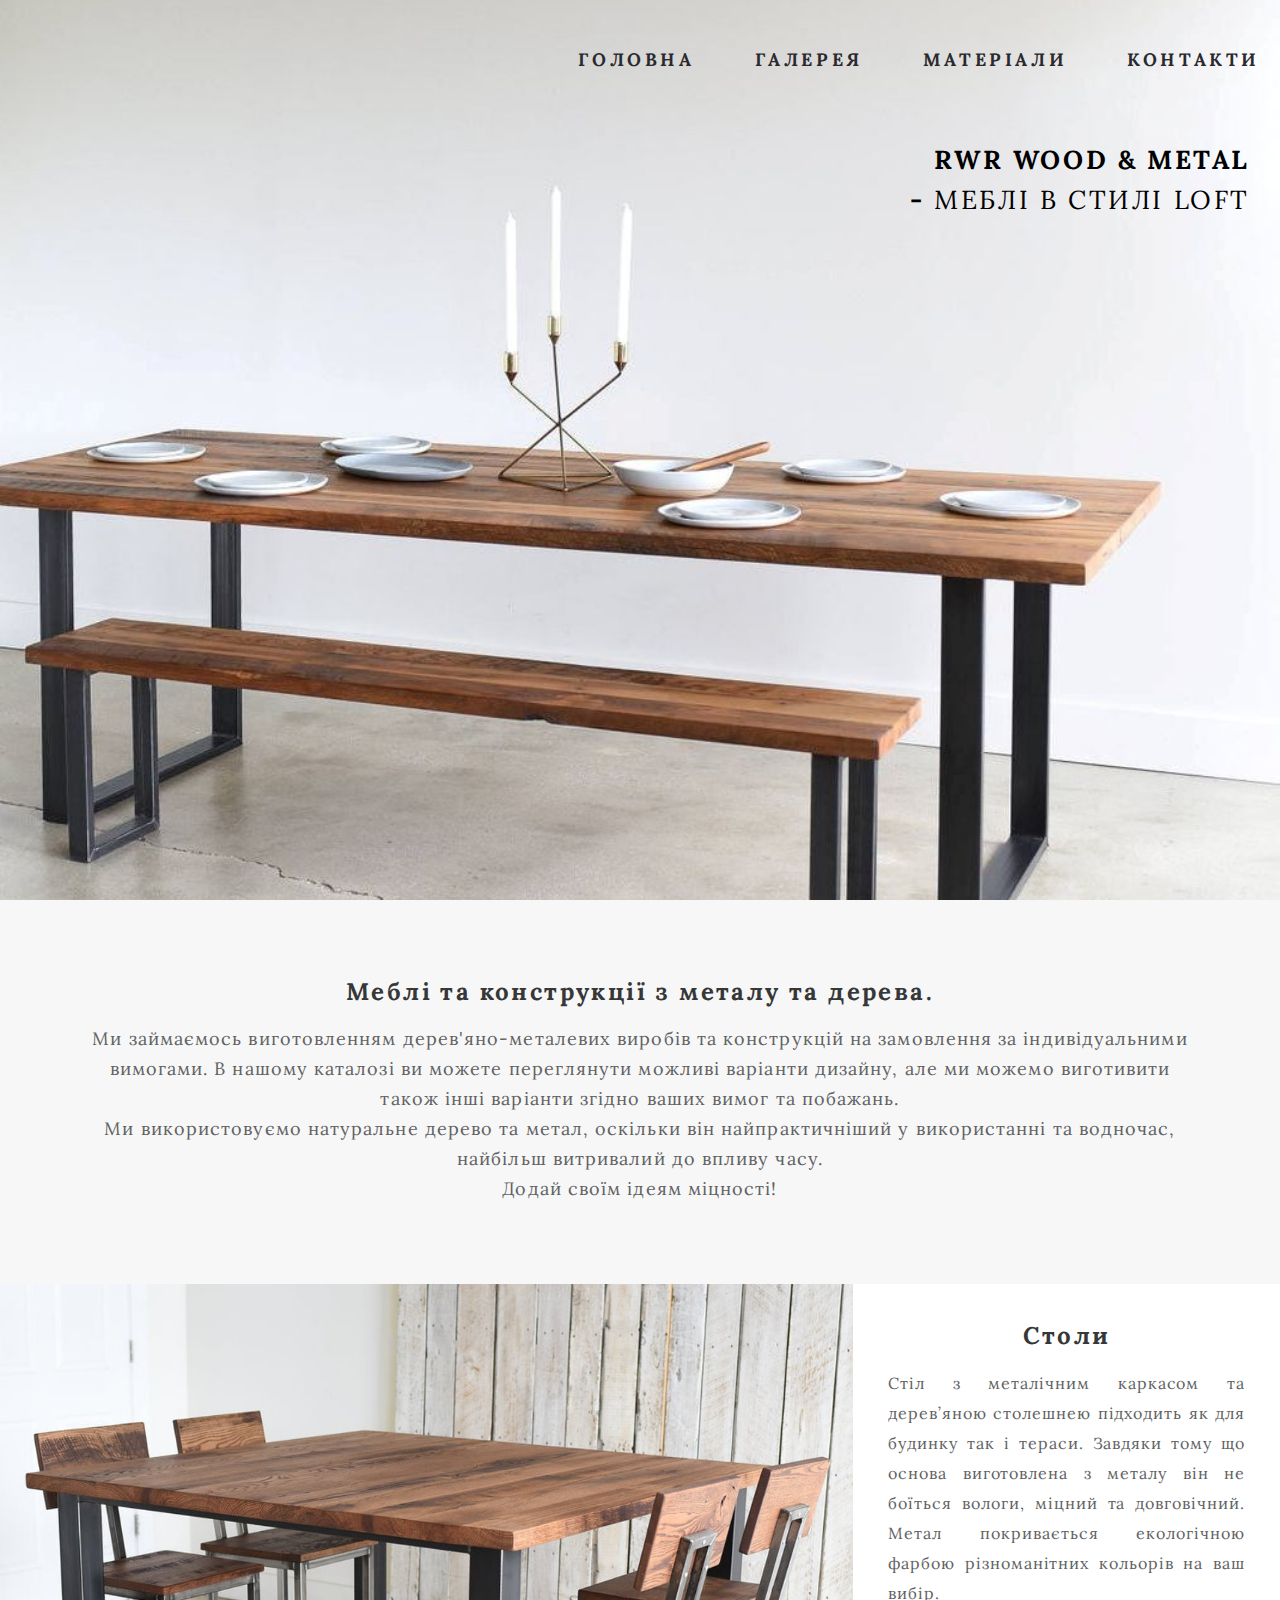
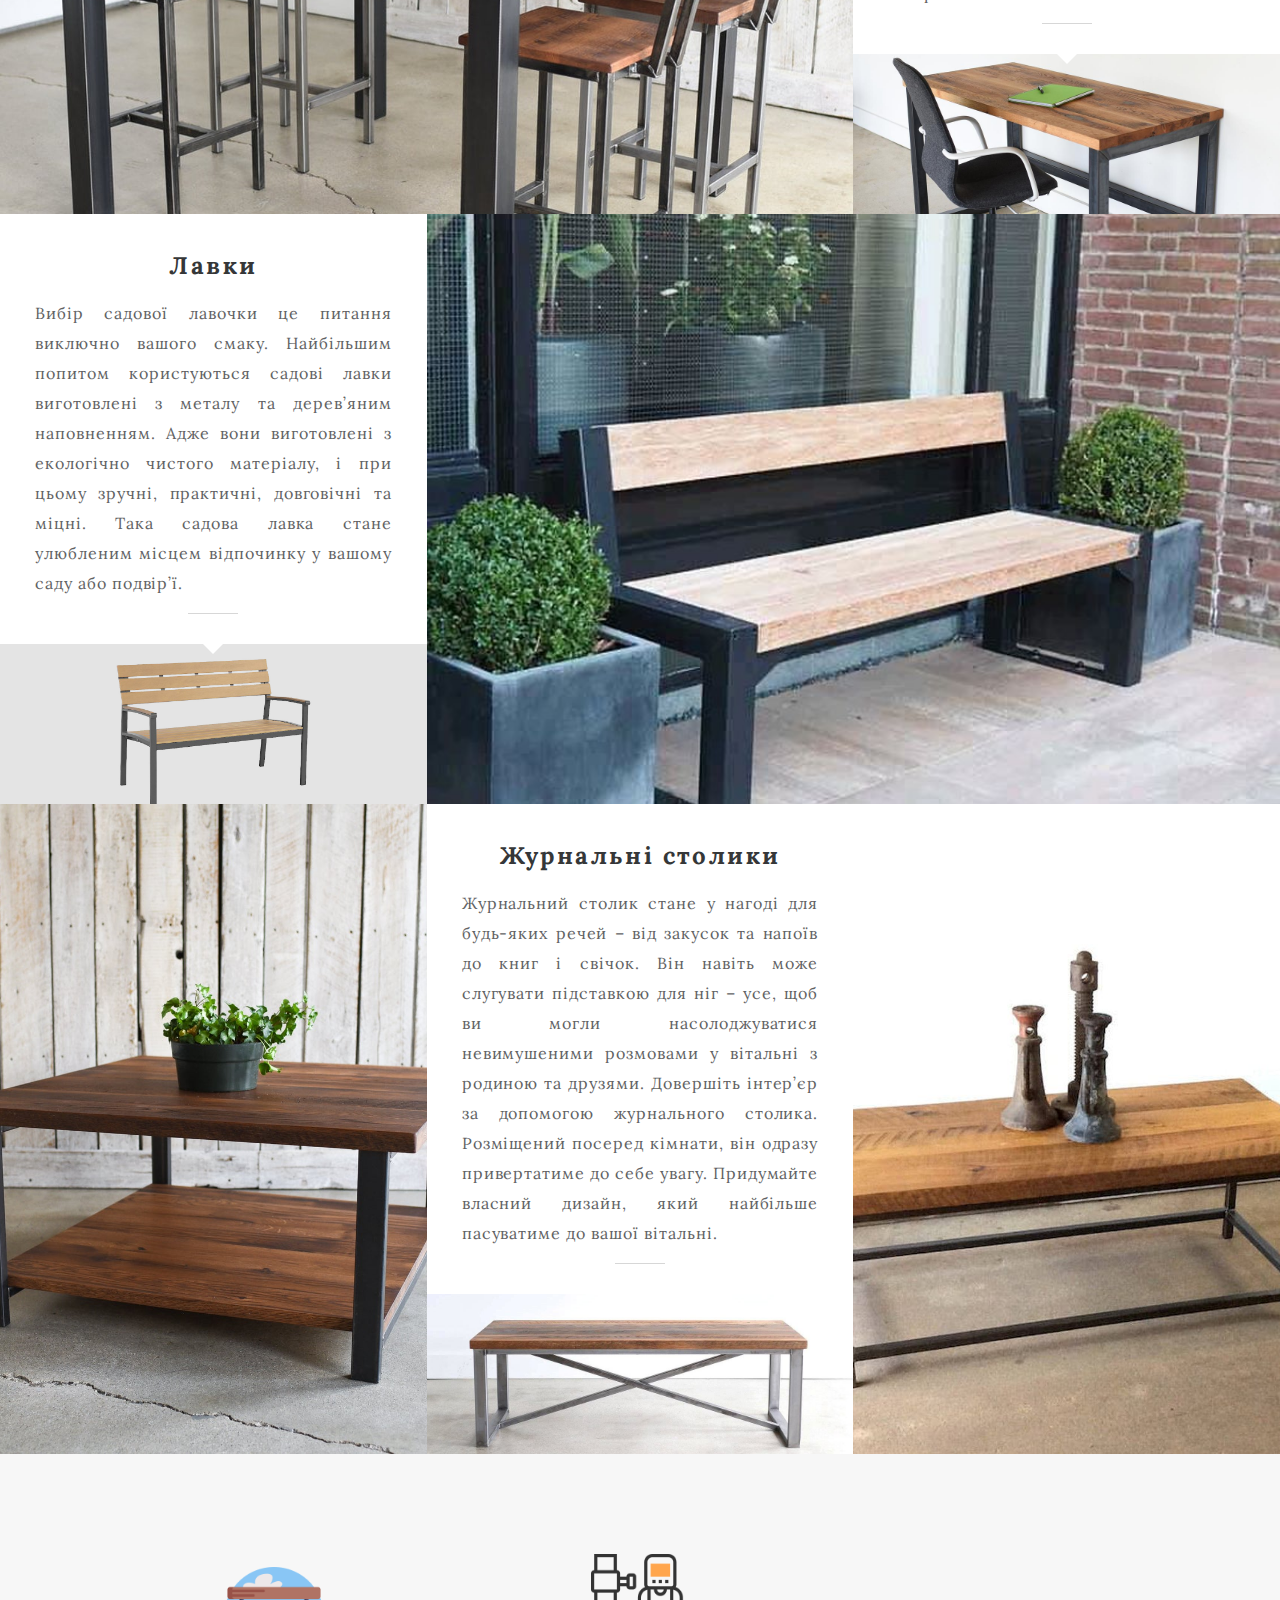
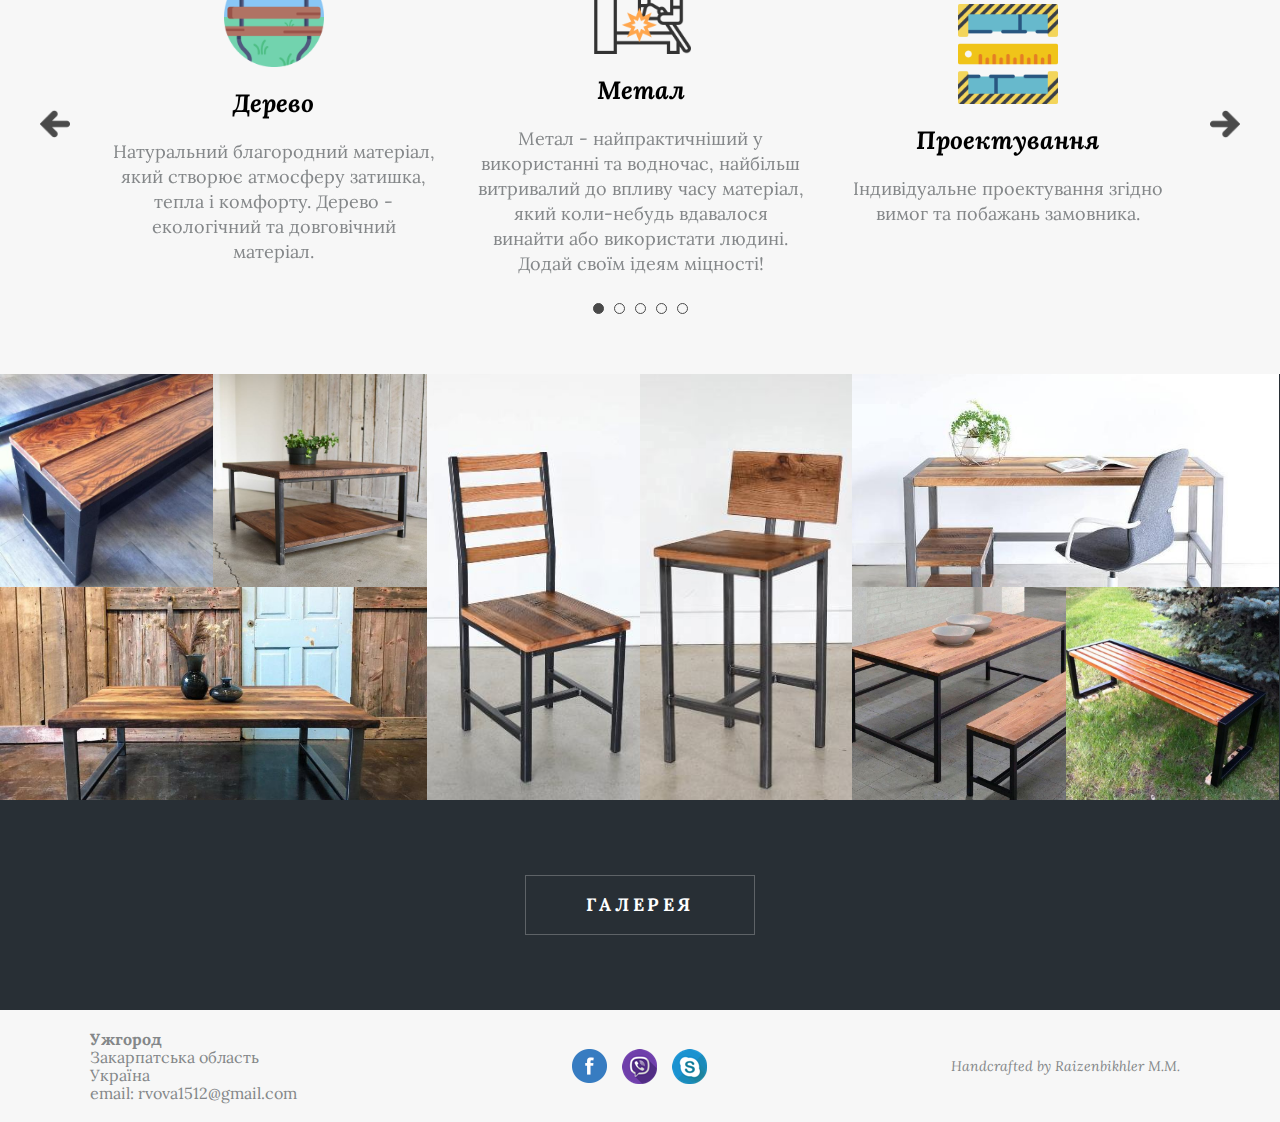
==== index.html @ 1073443c "rvr" ====
<!DOCTYPE html>
<html lang="ua">
	<head>
		<title>RVR Wood & Metal</title>
		<link rel="stylesheet" href="css/style.css" />
		<meta charset="UTF-8" >
		<meta name="viewport" content="width=device-width, initial-scale=1.0, maximum-scale=1.0">
	</head> 
	<body>
		<div class="wrapper">
			<main class="page">
				<!-- ============================ header =================================== -->
				<header class="header">
					<div class="header__row">
						<nav class="header__menu menu">
							<div class="menu__icon icon-menu">
								<span></span>
								<span></span>
								<span></span>
							</div>
							<div class="menu__body">
								<ul class="menu__list">
									<li> <a href="./index.html" class="menu__link"> Головна </a> </li>
									<li> <a href="./galery.html" class="menu__link"> галерея  </a> </li>
									<li> <a href="./material.html" class="menu__link"> матеріали </a> </li>
									<li> <a href="./contacts.html" class="menu__link"> контакти </a> </li>
								</ul>
							</div>
						</nav>
						
						<!-- <div class="header__logo">
							<img src="./img/RVR-logo.png" alt="">
						</div> -->
					</div>
				</header>
				<!-- ============================ full screen image ========================= -->
				<div class="main-screen">
					<div class="main-screen__bg ibg">
						<img src="./img/main.jpg" alt="">
					</div>
					<h1 class="main-screen__title">RWR Wood & Metal -<span> меблі в стилі Loft </span></h1>
				</div>	
				<div class="content">
				<!-- ============================ 2-d section ========================= -->
					<section class="info">
						<div class="container">
							<div class="info_block block">
								<h2 class="block__title">
									Меблі та конструкції з металу та дерева.
								</h2>
								<div class="block__text">
									<p> Ми займаємось виготовленням дерев'яно-металевих виробів та
										конструкцій на замовлення за індивідуальними вимогами.
									В нашому каталозі ви можете переглянути можливі варіанти дизайну, але ми можемо виготивити також інші варіанти згідно ваших вимог та побажань.</p>
									<p>Ми використовуємо натуральне дерево та метал, оскільки він найпрактичніший у використанні та водночас, найбільш витривалий до впливу часу. </p>
									<p>Додай своїм ідеям міцності! </p>
									
								</div>
							</div>
							<div class="arrow-up"><a href="./index.html"><img src="./img/icons/up-arrow-angle.png" alt=""></a></div>
						</div>
					</section>
					<!-- ========================= 3 section ================ -->
					<section class="brands">
						<div class="brands__row">
							<div class="brands_column brands_column_b">
								<a href="./galery.html" class="brands__item item">
									<span class="item__logo">
										<img src="./img/icons/gallery.png" alt="">
										<span> Більше фото </span>
									</span>
									<span class="item__image ibg">
										<img src="./img/main-page/01-3.jpg" alt="">
									</span>
								</a>
							</div>
							<div class="brands_column">
								<div class="brands__content block">
									<!-- <div class="block__icon">
										<img src="./img/icons/Icon2.png" alt="">
									</div> -->
									<h2 class="block__title">Столи</h2>
									<div class="block__text block__text_j">
										Стіл з металічним каркасом та дерев’яною столешнею підходить як для будинку так і тераси. Завдяки тому що основа виготовлена з металу він не боїться вологи, міцний та довговічний.
										Метал покривається екологічною фарбою різноманітних кольорів на ваш вибір. 
									</div>
								</div>
								<div class="brands__image ibg">
									<img src="./img/main-page/10-1.jpg" alt="">
								</div>
							</div>
						</div>
					</section>
					<!-- ========================= 4 section ================ -->
					<section class="brands brands_rev">
						<div class="brands__row">
							<div class="brands_column brands_column_b">
								<a href="./galery.html#block-bench" class="brands__item item">
									<span class="item__logo">
										<img src="./img/icons/gallery.png" alt="">
										<span> Більше фото </span>
									</span>
									<span class="item__image ibg">
										<img src="./img/main-page/08.jpg" alt="">
									</span>
								</a>
							</div>
							<div class="brands_column">
								<div class="brands__content block">
									<!-- <div class="block__icon">
										<img src="./img/icons/Icon3.png" alt="">
									</div> -->
									<h2 class="block__title">Лавки</h2>
									<div class="block__text block__text_j">Вибір садової лавочки це питання 			виключно вашого смаку.
										Найбільшим попитом користуються садові лавки виготовлені з металу та дерев’яним наповненням. Адже вони виготовлені з екологічно чистого матеріалу, і при цьому зручні,  практичні, довговічні та міцні. Така садова лавка стане улюбленим місцем відпочинку у вашому саду або подвір’ї. 
									</div>
								</div>
								<div class="brands__image ibg">
									<img src="./img/main-page/01-1.jpg" alt="">
								</div>
							</div>
						</div>
					</section>
					<!-- ========================= 5 section ================ -->
					<section class="brands brands_last">
						<div class="brands__row">
							<div class="brands_column">
								<a href="./galery.html#block-coffee-table" class="brands__item item">
									<span class="item__logo">
										<img src="./img/icons/gallery.png" alt="">
										<span> Більше фото </span>
									</span>
									<span class="item__image ibg">
										<img src="./img/main-page/2-2.jpg" alt="">
									</span>
								</a>
							</div>
							<div class="brands_column">
								<div class="brands__content block">
									<!-- <div class="block__icon">
										<img src="./img/icons/Icon2.png" alt="">
									</div> -->
									<h2 class="block__title">Журнальні столики</h2>
									<div class="block__text block__text_j">
										Журнальний столик стане у нагоді для будь-яких речей – від закусок та напоїв до книг і свічок. Він навіть може слугувати підставкою для ніг – усе, щоб ви могли насолоджуватися невимушеними розмовами у вітальні з родиною та друзями.
										Довершіть інтер’єр за допомогою журнального столика. Розміщений посеред кімнати, він одразу привертатиме до себе увагу. Придумайте власний дизайн, який найбільше пасуватиме до вашої вітальні.
									</div>
								</div>
								<div class="brands__image ibg">
									<img src="./img/main-page/4-3+.jpg" alt="">
								</div>
							</div>
							<div class="brands_column">
								<a href="./galery.html" class="brands__item item">
									<span class="item__logo">
										<img src="./img/icons/gallery.png" alt="">
										<span> Більше фото </span>
									</span>
									<span class="item__image ibg">
										<img src="./img/main-page/1-1.jpg" alt="">
									</span>
								</a>
							</div>
						</div>
					</section>
					<!--  ========================= slider =================== -->
					<section class="slider">
						<div class="container">
							<div class="slider__body">
								<div class="slider__item">
									<div class="slider__icon"> <img src="./img/icons/bench.png" alt=""></div>
									<h3 class="slider__title">Дерево</h3>
									<div class="slider__text">Натуральний благородний матеріал, який створює атмосферу затишка, тепла і комфорту.
										Дерево - екологічний та довговічний матеріал.</div>
								</div>
								<div class="slider__item">
									<div class="slider__icon"> <img src="./img/icons/welder.png" alt=""></div>
									<h3 class="slider__title">Метал</h3>
									<div class="slider__text">Метал - найпрактичніший у використанні та водночас, найбільш витривалий до впливу часу матеріал, який коли-небудь вдавалося винайти або використати людині.
										Додай своїм ідеям міцності!</div>
								</div>
								<div class="slider__item">
									<div class="slider__icon"> <img src="./img/icons/floor-plans.png" alt=""></div>
									<h3 class="slider__title">Проектування</h3>
									<div class="slider__text"> 
										Індивідуальне проектування згідно вимог та побажань замовника.
									</div>
								</div>
								<div class="slider__item">
									<div class="slider__icon"> <img src="./img/icons/quality.png" alt=""></div>
									<h3 class="slider__title">Якість</h3>
									<div class="slider__text">  
										Якість, надійність та довговічність наших виробів гарантована
									</div>
								</div>
								<div class="slider__item">
									<div class="slider__icon"> <img src="./img/icons/hammer.png" alt=""></div>
									<h3 class="slider__title">Монтаж</h3>
									<div class="slider__text"> 
										Виконаємо монтаж наших виробів в м. Ужгород та регіоні по адресі замовника.
									</div>
								</div>

							</div>
						</div>
					</section>
					<!-- ========================== shop ======================= -->
					<section class="shop">
						<div class="shop__body">
							<div class="shop__column shop__column_b">
								<div class="shop__block block-shop">
									<div class="block-shop__row">
										<div class="block-shop__column">
											<a href="./galery.html#block-bench" class="block-shop__item block-shop__item_l item">
												<span class="item__logo">
													<img src="./img/icons/gallery.png" alt="">
													<span> Більше фото </span>
												</span>
												<span class="item__image ibg">
													<img src="./img/main-page/13.1.jpg" alt="">
												</span>
											</a>
										</div>
										<div class="block-shop__column">
											<a href="./galery.html#block-coffee-table" class="block-shop__item block-shop__item_l item">
												<span class="item__logo">
													<img src="./img/icons/gallery.png" alt="">
													<span> Більше фото </span>
												</span>
												<span class="item__image ibg">
													<img src="./img/main-page/2-1.jpg" alt="">
												</span>
											</a>
										</div>
									</div>
									<a href="./galery.html#block-coffee-table" class="block-shop__item item">
										<span class="item__logo">
											<img src="./img/icons/gallery.png" alt="">
											<span> Більше фото </span>
										</span>
										<span class="item__image ibg">
											<img src="./img/main-page/8-3.jpg" alt="">
										</span>
									</a>
								</div>
							</div>
							<div class="shop__column">
								<a href="./galery.html#block-chair" class="block-shop__item block-shop__item_b item">
									<span class="item__logo">
										<img src="./img/icons/gallery.png" alt="">
										<span> Більше фото </span>
									</span>
									<span class="item__image ibg">
										<img src="./img/main-page/04.jpg" alt="">
									</span>
								</a>
							</div>
							<div class="shop__column">
								<a href="./galery.html#block-chair" class="block-shop__item block-shop__item_b item">
									<span class="item__logo">
										<img src="./img/icons/gallery.png" alt="">
										<span> Shop now </span>
									</span>
									<span class="item__image ibg">
										<img src="./img/main-page/05-1.jpg" alt="">
									</span>
								</a>
							</div>
							<div class="shop__column shop__column_b">
								<div class="shop__block block-shop">
									<a href="./galery.html" class="block-shop__item item">
										<span class="item__logo">
											<img src="./img/icons/gallery.png" alt="">
											<span> Більше фото </span>
										</span>
										<span class="item__image ibg">
											<img src="./img/main-page/12-2.jpg" alt="">
										</span>
									</a>
									<div class="block-shop__row">
										<div class="block-shop__column">
											<a href="./galery.html" class="block-shop__item block-shop__item_l item">
												<span class="item__logo">
													<img src="./img/icons/gallery.png" alt="">
													<span> Більше фото </span>
												</span>
												<span class="item__image ibg">
													<img src="./img/main-page/22.jpg" alt="">
												</span>
											</a>
										</div>
										<div class="block-shop__column">
											<a href="./galery.html#block-bench" class="block-shop__item block-shop__item_l item">
												<span class="item__logo">
													<img src="./img/icons/gallery.png" alt="">
													<span> Більше фото </span>
												</span>
												<span class="item__image ibg">
													<img src="./img/main-page/05.jpg" alt="">
												</span>
											</a>
										</div>
									</div>
								</div>
							</div>
						</div>
						<div class="shop__footer">
							<div class="container">
								<a href="./galery.html" class="shop__button"> галерея </a>
							</div>

						</div>
					</section>
					<!-- ============================= footer ===================== -->
					<footer class="footer">
						<div class="container">
							<div class="footer__row">
								<div class="footer__column">
									<div class="footer__address">
										<p>Ужгород</p>
										<p>Закарпатська область</p> 
										<p>Україна</p>
										<p>email: rvova1512@gmail.com</p>
									</div>
								</div>
								<div class="footer__column">
									<div class="footer__social social">
										<a href="https://www.facebook.com/profile.php?id=100011223916388" class="social__link" target="_blank">
											<img src="./img/icons/f.png" alt="">
										</a>
										<a href="viber://chat?number=%2B380997983903" class="social__link">
											<img src="./img/icons/viber.png" alt="">
										</a>
										
										<a href="skype:live:rvova1512?chat" class="social__link">
											<img src="./img/icons/skype.png" alt="">
										</a>
									</div>
								</div>
								<div class="footer__column">
									<a href="" class="footer__dev dev">
										<span class="dev__text">Handcrafted by Raizenbikhler M.M.</span>
										<span class="dev__ico">
											<img src="./img/YEBO-Logo.png" alt="">
										</span>
									</a>
								</div>
							</div>
						</div>
					</footer>
				</div>
			</main> 
		<!-- =========================================================================== -->
		</div>
	<script src="https://code.jquery.com/jquery-3.5.1.min.js"></script>
	<script src="./js/slick.min.js"></script>
	<script src="./js/slider.js"></script>
	<script src="./js/script.js"></script>	
	</body>
</html>
---- css/style.css ----
@charset "UTF-8";
@import url("https://fonts.googleapis.com/css2?family=Lora:ital,wght@0,400;0,700;1,400;1,700&display=swap");
/*Обнуление*/
* {
  padding: 0;
  margin: 0;
  border: 0;
}

*, *:before, *:after {
  -webkit-box-sizing: border-box;
  box-sizing: border-box;
}

:focus, :active {
  outline: none;
}

a:focus, a:active {
  outline: none;
}

nav, footer, header, aside {
  display: block;
}

html, body {
  height: 100%;
  width: 100%;
  font-size: 100%;
  line-height: 1;
  font-size: 14px;
  -ms-text-size-adjust: 100%;
  -moz-text-size-adjust: 100%;
  -webkit-text-size-adjust: 100%;
}

input::-ms-clear {
  display: none;
}

button {
  cursor: pointer;
}

button::-moz-focus-inner {
  padding: 0;
  border: 0;
}

a, a:visited {
  text-decoration: none;
  -webkit-text-decoration-color: currentColor;
          text-decoration-color: currentColor;
}

a:hover {
  text-decoration: none;
}

ul li {
  list-style: none;
}

img {
  vertical-align: top;
}

h1, h2, h3, h4, h5, h6 {
  font-size: inherit;
  font-weight: inherit;
}

/*--------------------*/
.header {
  position: absolute;
  width: 100%;
  z-index: 50;
  right: 0;
  top: 20px;
}

@media (max-width: 800px) {
  .header {
    top: 15px;
  }
  .header .icon-menu {
    display: block;
    position: absolute;
    top: 18px;
    right: 20px;
    width: 30px;
    height: 18px;
    cursor: pointer;
    z-index: 5;
  }
  .header .icon-menu span {
    -webkit-transition: all 0.5s ease;
    -o-transition: all 0.5s ease;
    transition: all 0.5s ease;
    position: absolute;
    top: 8px;
    left: 0;
    width: 100%;
    height: 2px;
    background: #4d4959;
  }
  .header .icon-menu span:first-child {
    top: 0;
  }
  .header .icon-menu span:last-child {
    top: auto;
    bottom: 0;
  }
  .header .icon-menu.active span {
    background-color: white;
  }
  .header .icon-menu.active span:nth-child(2) {
    display: none;
  }
  .header .icon-menu.active span:first-child {
    -webkit-transform: rotate(-45deg);
        -ms-transform: rotate(-45deg);
            transform: rotate(-45deg);
    top: 8px;
  }
  .header .icon-menu.active span:last-child {
    -webkit-transform: rotate(45deg);
        -ms-transform: rotate(45deg);
            transform: rotate(45deg);
    bottom: 8px;
  }
}

.header__row {
  display: -webkit-box;
  display: -ms-flexbox;
  display: flex;
  -webkit-box-pack: end;
      -ms-flex-pack: end;
          justify-content: flex-end;
  -webkit-box-align: center;
      -ms-flex-align: center;
          align-items: center;
  height: 80px;
  padding: 0px 20px;
}

.header-fixed {
  position: fixed;
  top: 0;
  right: 0;
  width: 100%;
  height: 85px;
  background-color: #DFDFDF;
}

.header-fixed__row {
  max-width: 1170px;
  margin: 0 auto;
}

.menu__list {
  display: -webkit-box;
  display: -ms-flexbox;
  display: flex;
}

.menu__list li {
  padding: 0px 0 0 60px;
}

.menu__link {
  font-size: 18px;
  letter-spacing: 0.2em;
  color: #2A292E;
  text-transform: uppercase;
  font-weight: 700;
}

@media (max-width: 800px) {
  .menu__body {
    -webkit-transform: translateY(-100%);
        -ms-transform: translateY(-100%);
            transform: translateY(-100%);
    overflow: auto;
    position: fixed;
    width: 100%;
    height: 100%;
    top: 0;
    left: 0;
    background-color: #4d4959;
    padding: 150px 0px 0px 0px;
    -webkit-transition: all 0.5s linear;
    -o-transition: all 0.5s linear;
    transition: all 0.5s linear;
  }
  .menu__body.active {
    -webkit-transform: translateY(0);
        -ms-transform: translateY(0);
            transform: translateY(0);
  }
  .menu__list {
    -webkit-box-orient: vertical;
    -webkit-box-direction: normal;
        -ms-flex-direction: column;
            flex-direction: column;
    -webkit-box-pack: center;
        -ms-flex-pack: center;
            justify-content: center;
    -webkit-box-align: center;
        -ms-flex-align: center;
            align-items: center;
  }
  .menu__list li {
    padding: 0px 0px 45px 0px !important;
    position: relative;
  }
  .menu__list li::after {
    content: '';
    width: 4px;
    height: 4px;
    background: #ffffff;
    border-radius: 50%;
    position: absolute;
    right: 50%;
    top: 40px;
    margin: 0px -2px 0px 0px;
  }
  .menu__list li:last-child::after {
    display: none;
  }
  .menu__link {
    color: #ffffff;
    font-size: 20px;
  }
}

.slick-list {
  overflow: hidden;
}

.slick-track {
  display: -webkit-box;
  display: -ms-flexbox;
  display: flex;
  -ms-flex-line-pack: center;
      align-content: center;
  -webkit-box-pack: center;
      -ms-flex-pack: center;
          justify-content: center;
  -webkit-box-align: center;
      -ms-flex-align: center;
          align-items: center;
}

.slider-color__body {
  margin: 20px 110px 0;
  position: relative;
  /* Центральний слайд */
  /* Стрелка */
  /* Точки (булиты) */
}

.slider-color__body .slick-track {
  padding-top: 10px;
}

.slider-color__body .slider__item {
  width: 180px;
  height: 180px;
  text-align: center;
  -webkit-box-flex: 0;
      -ms-flex: 0 1 100%;
          flex: 0 1 100%;
  border: 1px solid rgba(106, 106, 106, 0.69);
  -webkit-transition: all 0.4s ease 0s;
  -o-transition: all 0.4s ease 0s;
  transition: all 0.4s ease 0s;
  margin: 20px 50px 20px;
}

.slider-color__body .slider__item img {
  width: 100%;
  height: 100%;
}

.slider-color__body .slick-center {
  border: 3px solid #D2D2D2;
  -webkit-box-shadow: 7px 5px 10px rgba(255, 255, 255, 0.25);
          box-shadow: 7px 5px 10px rgba(255, 255, 255, 0.25);
  margin: 10px 50px 30px;
  -webkit-transform: scale(1.2);
      -ms-transform: scale(1.2);
          transform: scale(1.2);
}

.slider-color__body .slick-arrow {
  position: absolute;
  top: 50%;
  z-index: 10;
  font-size: 0;
  width: 30px;
  height: 30px;
  margin: -25px -30px 0px;
}

.slider-color__body .slick-arrow.slick-prev {
  left: 0;
  background: url(../img/icons/left-arrow-white.png) 0 0/100% no-repeat;
}

.slider-color__body .slick-arrow.slick-next {
  right: 0;
  background: url(../img/icons/right-arrow-white.png) 0 0/100% no-repeat;
}

.slider-color__body .slick-dots {
  display: -webkit-box;
  display: -ms-flexbox;
  display: flex;
  -webkit-box-align: center;
      -ms-flex-align: center;
          align-items: center;
  -webkit-box-pack: center;
      -ms-flex-pack: center;
          justify-content: center;
}

.slider-color__body .slick-dots li {
  list-style: none;
  margin: 0px 10px;
  /* Элемент точки */
  /* Активная точка */
}

.slider-color__body .slick-dots li button {
  font-size: 0;
  width: 10px;
  height: 10px;
  background-color: #616263;
  border-radius: 50%;
}

.slider-color__body .slick-dots li.slick-active button {
  background-color: #ffffff;
}

.slider {
  background-color: #f7f7f7;
  padding: 100px 0px 60px 0px;
}

.slider__body {
  position: relative;
}

.slider__body .slick-dots {
  padding: 10px 0px 0px 0px;
  display: -webkit-box;
  display: -ms-flexbox;
  display: flex;
  -webkit-box-pack: center;
      -ms-flex-pack: center;
          justify-content: center;
  -webkit-box-align: center;
      -ms-flex-align: center;
          align-items: center;
  opacity: 0.7;
}

.slider__body .slick-dots li {
  margin: 0px 5px 0px 5px;
}

.slider__body .slick-dots li button {
  font-size: 0;
  width: 11px;
  height: 11px;
  border-radius: 50%;
  border: 1px solid #000000;
  background-color: transparent;
}

.slider__body .slick-dots li.slick-active button {
  background-color: #000000;
}

.slider__item {
  text-align: center;
  margin: 0px 20px 10px;
}

.slider__icon {
  margin: 0px 0px 20px 0px;
}

.slider__icon img {
  width: 100px;
}

.slider__title {
  margin: 0px 0px 20px 0px;
  font-size: 25px;
  font-weight: 700;
  color: #000000;
  font-style: italic;
  line-height: 32px;
}

.slider__text {
  font-size: 18px;
  line-height: 25px;
  color: #848789;
}

.slider .slick-arrow {
  position: absolute;
  top: 50%;
  z-index: 10;
  font-size: 0;
  width: 30px;
  height: 30px;
  margin: -25px -50px 0px;
  opacity: 0.7;
}

@media (max-width: 1250px) {
  .slider .slick-arrow {
    margin: -25px -10px 0px;
  }
}

.slider .slick-arrow.slick-prev {
  left: 0;
  background: url(../img/icons/right-arrow-2.png) 0 0/100% no-repeat;
  -webkit-transform: rotate(180deg);
      -ms-transform: rotate(180deg);
          transform: rotate(180deg);
}

.slider .slick-arrow.slick-next {
  right: 0;
  background: url(../img/icons/right-arrow-2.png) 0 0/100% no-repeat;
}

.slider-galery {
  margin: 20px 40px 0;
  position: relative;
}

@media (max-width: 850px) {
  .slider-galery {
    max-width: 500px;
    margin: 0 auto;
  }
}

.slider-galery .slick-track {
  padding: 10px 0px;
}

.slider-galery .slider__item {
  text-align: center;
  opacity: 0.7;
}

.slider-galery .slick-active {
  opacity: 1;
  -webkit-box-shadow: 5px 5px 10px rgba(34, 34, 34, 0.25);
          box-shadow: 5px 5px 10px rgba(34, 34, 34, 0.25);
  -webkit-transition: all 0.5s linear 0s;
  -o-transition: all 0.5s linear 0s;
  transition: all 0.5s linear 0s;
}

.slider-galery .slick-arrow {
  position: absolute;
  top: 50%;
  z-index: 10;
  font-size: 0;
  width: 30px;
  height: 30px;
  margin: -25px -50px 0px;
  opacity: 0.7;
}

.slider-galery .slick-arrow.slick-prev {
  left: 0;
  background: url(../img/icons/up-arrow-angle.png) 0 0/100% no-repeat;
  -webkit-transform: rotate(-90deg);
      -ms-transform: rotate(-90deg);
          transform: rotate(-90deg);
}

.slider-galery .slick-arrow.slick-next {
  right: 0;
  background: url(../img/icons/up-arrow-angle.png) 0 0/100% no-repeat;
  -webkit-transform: rotate(90deg);
      -ms-transform: rotate(90deg);
          transform: rotate(90deg);
}

.slider-galery .slick-dots {
  display: -webkit-box;
  display: -ms-flexbox;
  display: flex;
  -webkit-box-align: center;
      -ms-flex-align: center;
          align-items: center;
  -webkit-box-pack: center;
      -ms-flex-pack: center;
          justify-content: center;
}

.slider-galery .slick-dots li {
  list-style: none;
  margin: 0px 10px 10px;
  /* Элемент точки */
  /* Активная точка */
}

.slider-galery .slick-dots li button {
  font-size: 0;
  width: 10px;
  height: 10px;
  border: 2px solid rgba(14, 14, 14, 0.6);
  background: #fff;
  border-radius: 50%;
}

.slider-galery .slick-dots li.slick-active button {
  background-color: #ffffff;
  -webkit-transform: scale(1.5);
      -ms-transform: scale(1.5);
          transform: scale(1.5);
  background-color: rgba(14, 14, 14, 0.8);
}

.footer {
  background-color: #f7f7f7;
  padding: 0px 10px;
}

.footer__row {
  display: -webkit-box;
  display: -ms-flexbox;
  display: flex;
  padding: 20px 0px;
  -webkit-box-align: center;
      -ms-flex-align: center;
          align-items: center;
}

@media (max-width: 1100px) {
  .footer__row {
    padding: 50px 0px;
  }
}

@media (max-width: 600px) {
  .footer__row {
    padding: 30px 0px;
    -webkit-box-orient: vertical;
    -webkit-box-direction: normal;
        -ms-flex-direction: column;
            flex-direction: column;
    text-align: center;
  }
}

.footer__column {
  -webkit-box-flex: 0;
      -ms-flex: 0 1 33.333%;
          flex: 0 1 33.333%;
}

.footer__address {
  font-size: 16px;
  line-height: 18px;
  color: #848789;
}

.footer__address p:first-child {
  font-weight: 700;
}

@media (max-width: 600px) {
  .footer__social {
    margin: 15px 0px;
  }
}

.social {
  display: -webkit-box;
  display: -ms-flexbox;
  display: flex;
  -webkit-box-pack: center;
      -ms-flex-pack: center;
          justify-content: center;
  -webkit-box-align: center;
      -ms-flex-align: center;
          align-items: center;
}

.social__link {
  margin: 0 7.5px;
}

.dev {
  display: -webkit-box;
  display: -ms-flexbox;
  display: flex;
  -webkit-box-pack: end;
      -ms-flex-pack: end;
          justify-content: flex-end;
  -webkit-box-align: center;
      -ms-flex-align: center;
          align-items: center;
}

.dev__text {
  font-size: 14px;
  line-height: 18px;
  color: #848789;
  font-style: italic;
  padding-right: 10px;
}

.ibg, .ibg-data-lazy {
  background-repeat: no-repeat;
  background-size: cover;
  background-position: center;
  position: relative;
}

.ibg img, .ibg-data-lazy img {
  width: 0;
  height: 0;
  position: absolute;
  top: 0;
  left: 0;
  opacity: 0;
  visibility: hidden;
}

body {
  font-family: 'Lora', serif;
}

.wrapper {
  overflow: hidden;
  min-height: 100%;
}

.container {
  max-width: 1130px;
  padding: 0px 15px 0px;
}

.arrow-up {
  position: fixed;
  bottom: 30px;
  right: 30px;
  z-index: 3;
}

.arrow-up a {
  display: block;
  padding: 15px 20px 20px;
  background-color: #ffffff;
  opacity: 0.4;
  border-radius: 50%;
}

.arrow-up img {
  width: 70px;
  height: 70px;
}

.page {
  position: absolute;
  width: 100%;
  height: 100%;
  top: 0;
  left: 0;
  display: -webkit-box;
  display: -ms-flexbox;
  display: flex;
  -webkit-box-orient: vertical;
  -webkit-box-direction: normal;
      -ms-flex-direction: column;
          flex-direction: column;
}

.main-screen {
  -webkit-box-flex: 1;
      -ms-flex: 1 0 100%;
          flex: 1 0 100%;
  position: relative;
}

.main-screen__bg {
  position: absolute;
  width: 100%;
  height: 100%;
  top: 0;
  left: 0;
  z-index: 4;
}

.main-screen__title {
  text-align: right;
  position: absolute;
  z-index: 5;
  top: 140px;
  right: 15px;
  max-width: 500px;
  font-size: 26px;
  text-transform: uppercase;
  letter-spacing: 0.1em;
  color: #000000;
  padding-bottom: 20px;
  line-height: 40px;
  padding: 0px 15px 0px 80px;
  font-weight: 700;
}

.main-screen__title span {
  font-weight: 400;
  white-space: nowrap;
}

.info {
  background-color: #f7f7f7;
  padding: 80px 50px 80px;
}

@media (max-width: 900px) {
  .info {
    padding: 80px 0px;
  }
}

@media (max-width: 600px) {
  .info {
    padding: 50px 0px;
  }
}

.container {
  margin: 0 auto;
}

.block {
  text-align: center;
}

.block__title {
  font-size: 24px;
  letter-spacing: 0.1em;
  font-weight: 700;
  color: #353738;
  padding-bottom: 20px;
  line-height: 24px;
}

.block__text {
  color: #616263;
  font-size: 18px;
  line-height: 30px;
  letter-spacing: 0.06em;
}

.block__text_j {
  text-align: justify;
  font-size: 16px;
  line-height: 30px;
}

.block__text_j::after {
  content: '';
  display: block;
  margin: 35px auto 0;
  width: 50px;
  height: 1px;
  background-color: #d7d7d7;
}

@media (max-width: 1500px) {
  .block__text_j::after {
    margin: 15px auto 0;
  }
}

.brands__row {
  display: -webkit-box;
  display: -ms-flexbox;
  display: flex;
}

.brands_column {
  -webkit-box-flex: 0;
      -ms-flex: 0 1 33.333%;
          flex: 0 1 33.333%;
}

.brands_column_b {
  -webkit-box-flex: 0;
      -ms-flex: 0 1 66.667%;
          flex: 0 1 66.667%;
}

.brands_rev .brands_column {
  -webkit-box-ordinal-group: 2;
      -ms-flex-order: 1;
          order: 1;
}

.brands_rev .brands_column_b {
  -webkit-box-ordinal-group: 3;
      -ms-flex-order: 2;
          order: 2;
}

.brands__content {
  padding: 70px 60px;
  position: relative;
}

.brands__content::after {
  content: '';
  position: absolute;
  z-index: 2;
  bottom: -10px;
  left: 50%;
  margin-left: -10px;
  width: 0;
  height: 0;
  border-left: 10px solid transparent;
  border-right: 10px solid transparent;
  border-top: 10px solid white;
}

.brands__image {
  padding: 0px 0px 37.51% 0px;
}

@media (max-width: 1500px) {
  .brands__content {
    padding: 40px 35px 30px 35px;
  }
}

@media (max-width: 1100px) {
  .brands__row {
    -webkit-box-orient: vertical;
    -webkit-box-direction: normal;
        -ms-flex-direction: column;
            flex-direction: column;
  }
  .brands_last .brands_column:nth-child(2) {
    -webkit-box-ordinal-group: 0;
        -ms-flex-order: -1;
            order: -1;
  }
}

.item {
  height: 100%;
  display: block;
  position: relative;
  z-index: 2;
}

@media (max-width: 1100px) {
  .item {
    height: auto;
    padding: 0px 0px 70% 0px;
  }
}

.item__logo {
  position: absolute;
  width: 100%;
  height: 100%;
  top: 0;
  left: 0;
  display: -webkit-box;
  display: -ms-flexbox;
  display: flex;
  -webkit-box-orient: vertical;
  -webkit-box-direction: normal;
      -ms-flex-direction: column;
          flex-direction: column;
  -webkit-box-pack: center;
      -ms-flex-pack: center;
          justify-content: center;
  -webkit-box-align: center;
      -ms-flex-align: center;
          align-items: center;
  z-index: 2;
  background-color: rgba(122, 218, 181, 0.6);
  opacity: 0;
  visibility: hidden;
  -webkit-transition: 0.4s;
  -o-transition: 0.4s;
  transition: 0.4s;
}

.item__logo img {
  max-width: 100px;
}

.item__logo span {
  margin: 10px 0px 0px 0px;
  font-size: 14px;
  font-weight: 700;
  color: black;
  letter-spacing: 2.8px;
  text-transform: uppercase;
}

.item__image {
  position: absolute;
  width: 100%;
  height: 100%;
  top: 0;
  left: 0;
}

.item:hover .item__logo {
  opacity: 1;
  visibility: visible;
}

.shop {
  background-color: #282f35;
}

.shop__body {
  display: -webkit-box;
  display: -ms-flexbox;
  display: flex;
}

.shop__column {
  -webkit-box-flex: 0;
      -ms-flex: 0 1 16.63%;
          flex: 0 1 16.63%;
}

.shop__column_b {
  -webkit-box-flex: 0;
      -ms-flex: 0 1 33.333%;
          flex: 0 1 33.333%;
}

.shop__footer {
  padding: 75px 0px;
  text-align: center;
}

.shop__button {
  display: inline-block;
  margin: auto 0;
  border: 1px solid #5e6367;
  padding: 20px 60px;
  color: #ffffff;
  font-size: 18px;
  letter-spacing: 0.2em;
  text-transform: uppercase;
  font-weight: 700;
}

@media (max-width: 1100px) {
  .shop__body {
    -ms-flex-wrap: wrap;
        flex-wrap: wrap;
  }
  .shop__column {
    -webkit-box-flex: 0;
        -ms-flex: 0 1 50%;
            flex: 0 1 50%;
  }
  .shop__column:first-child {
    -webkit-box-flex: 1;
        -ms-flex: 1 1 100%;
            flex: 1 1 100%;
  }
  .shop__column:last-child {
    -webkit-box-flex: 1;
        -ms-flex: 1 1 100%;
            flex: 1 1 100%;
  }
  .shop__button {
    padding: 20px 40px;
  }
}

.block-shop {
  height: 100%;
}

.block-shop__row {
  display: -webkit-box;
  display: -ms-flexbox;
  display: flex;
}

.block-shop__column {
  -webkit-box-flex: 0;
      -ms-flex: 0 1 50%;
          flex: 0 1 50%;
}

.block-shop__item {
  height: auto;
  padding: 0px 0px 50% 0px;
}

.block-shop__item_b {
  padding: 0px 0px 200.5% 0px;
}

.block-shop__item_l {
  padding: 0px 0px 100% 0px;
}
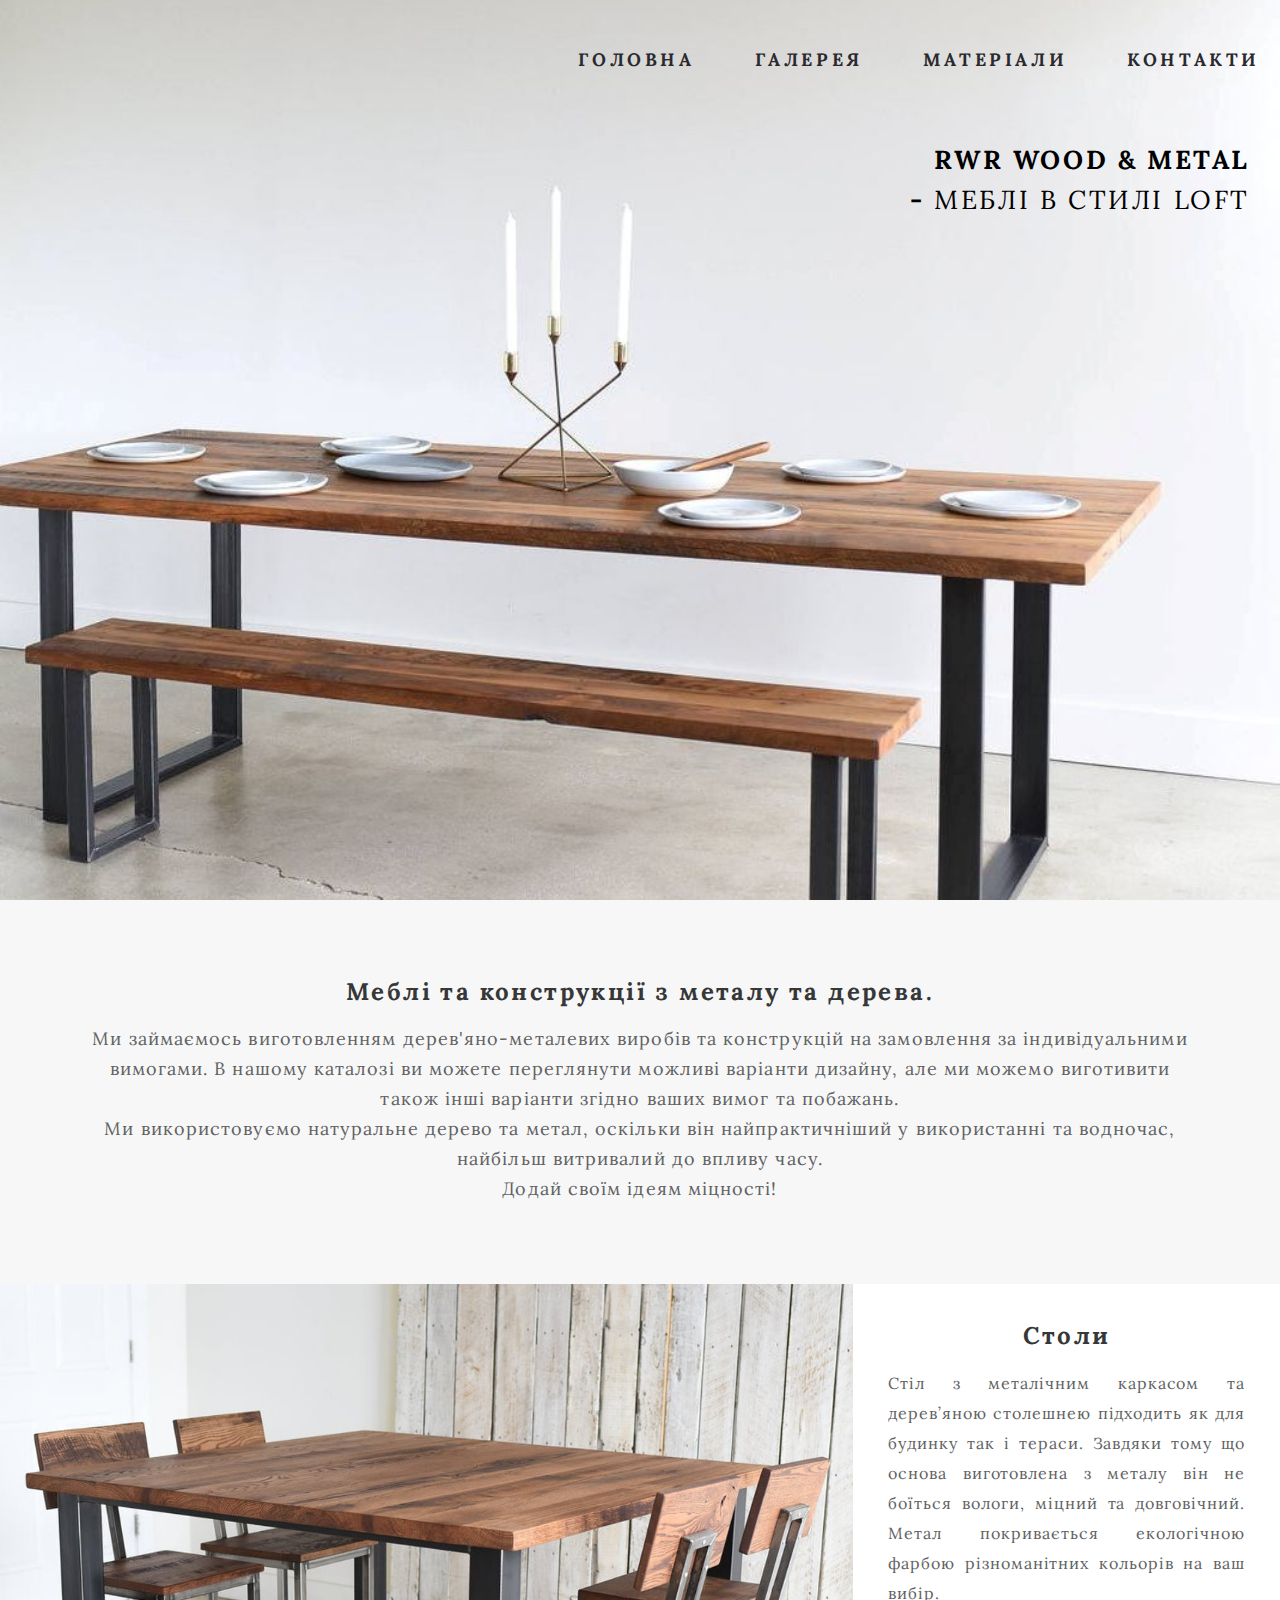
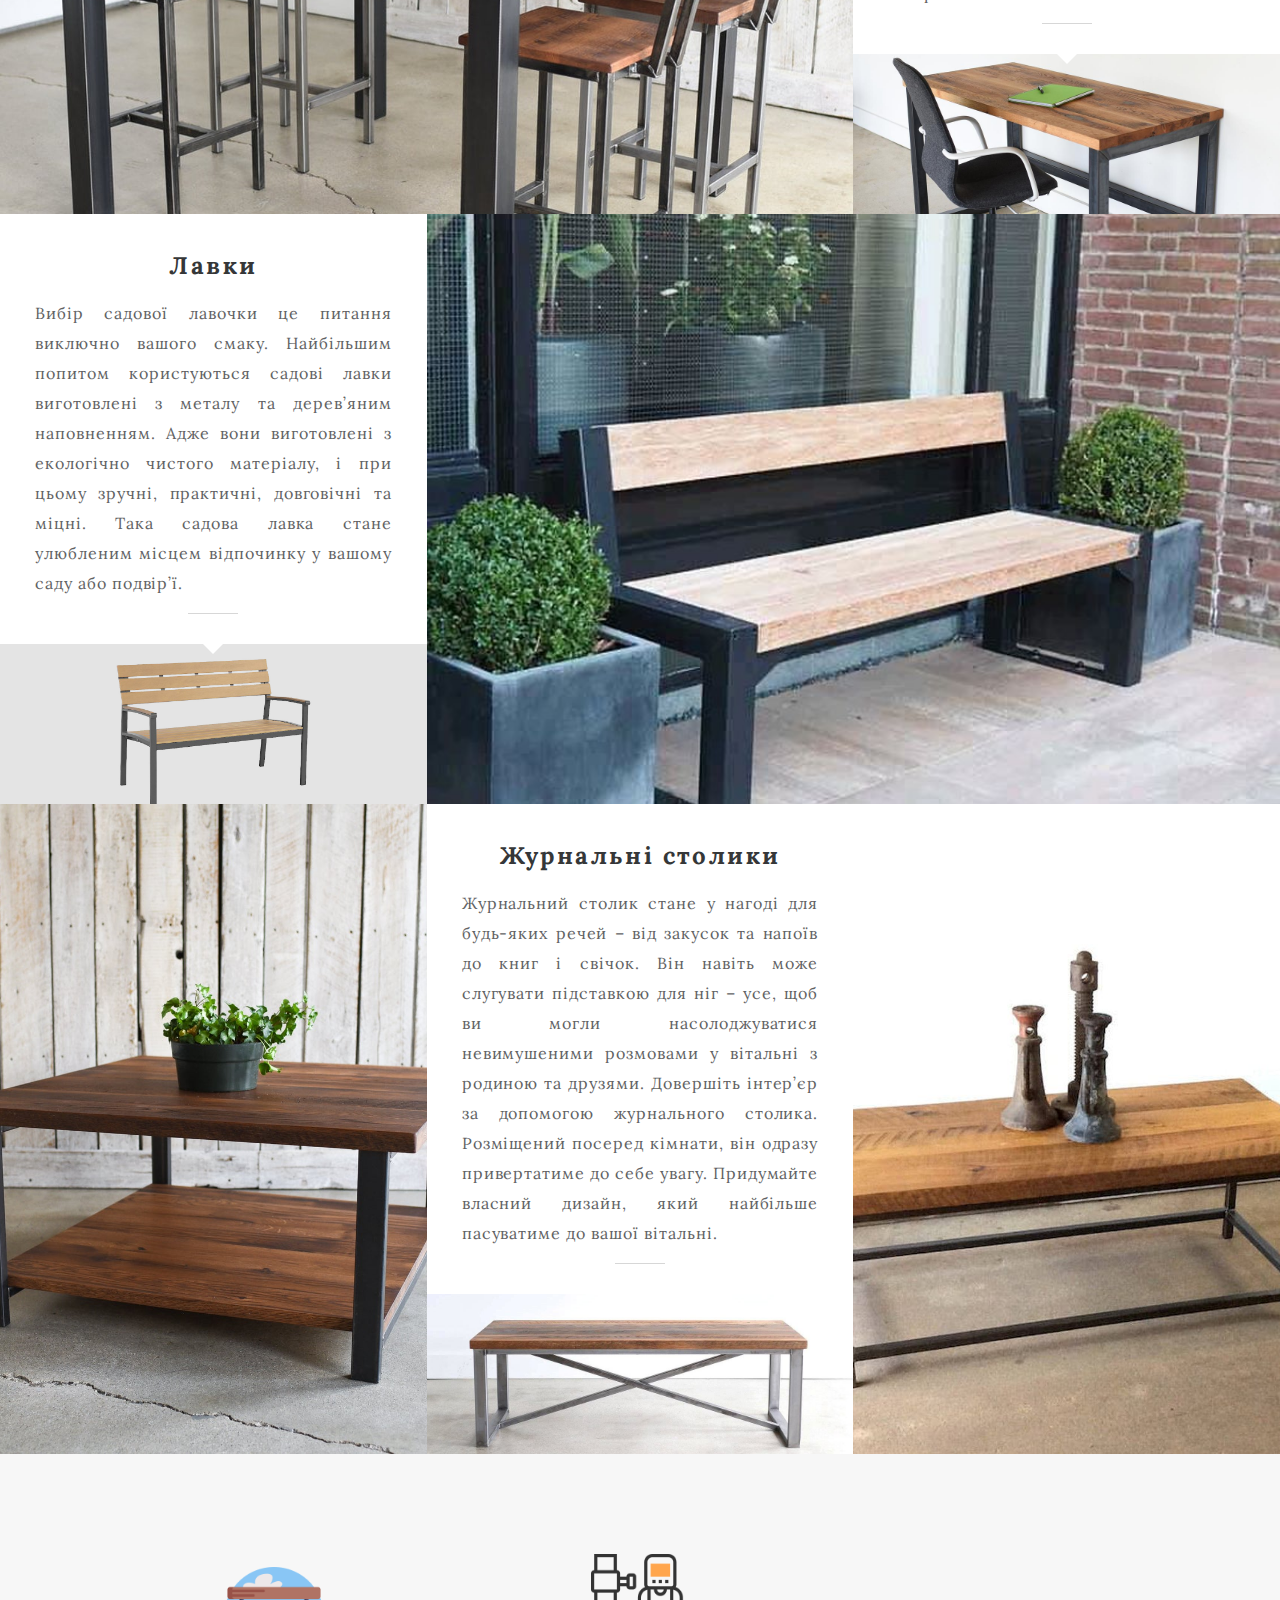
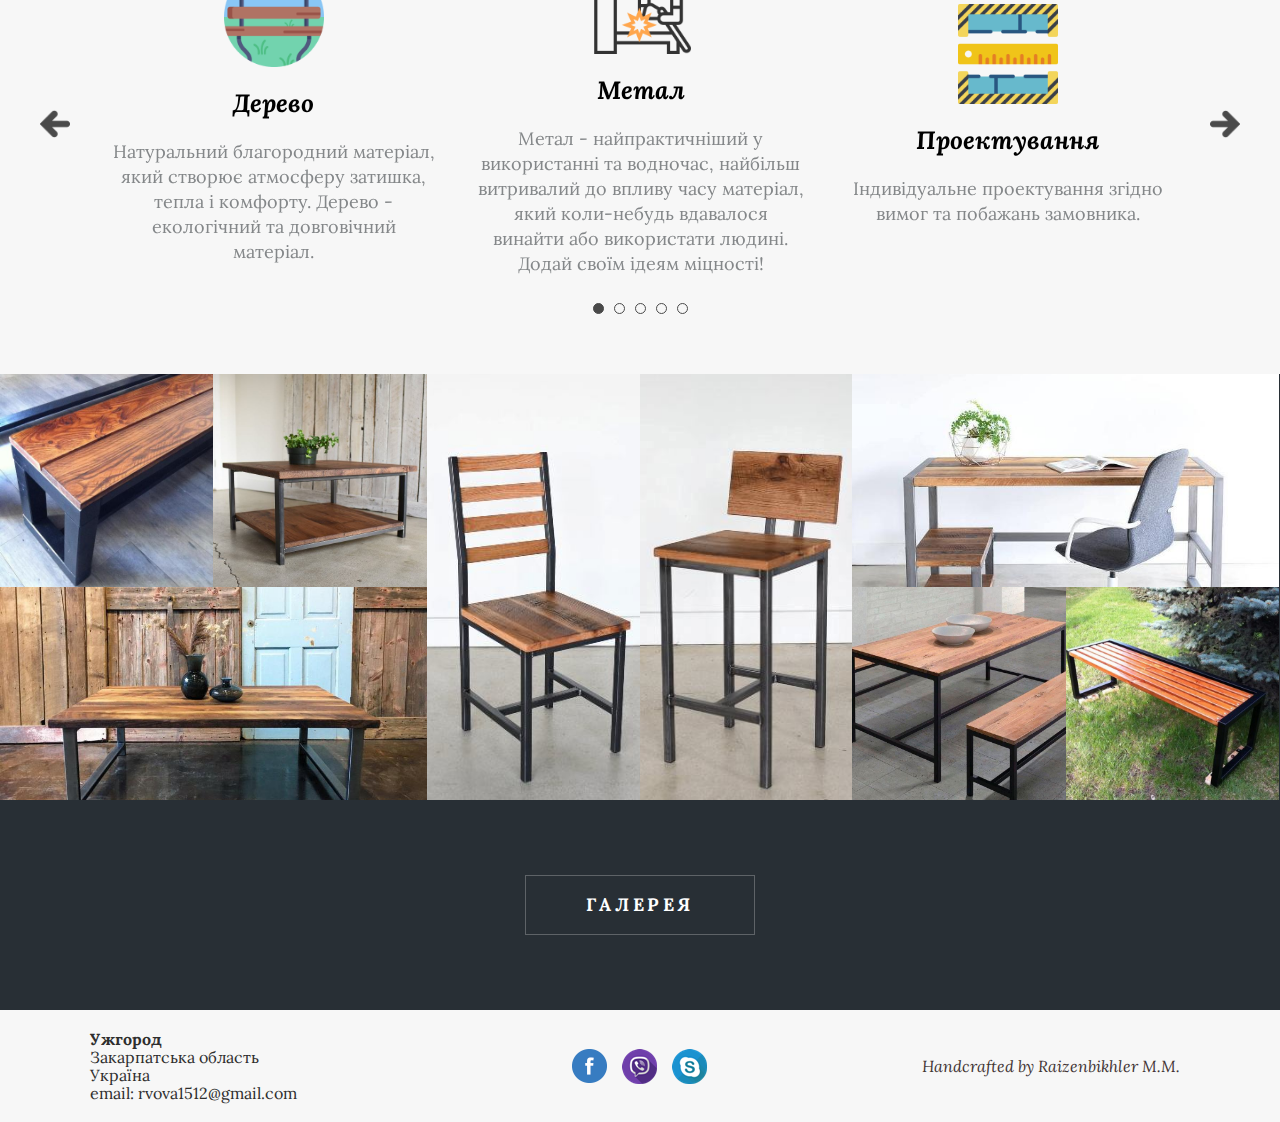
==== commit 49ed06c3: "13/11" ====
--- a/index.html
+++ b/index.html
@@ -3,358 +3,409 @@
 	<head>
 		<title>RVR Wood & Metal</title>
 		<link rel="stylesheet" href="css/style.css" />
+		<link rel="icon" href="">
 		<meta charset="UTF-8" >
 		<meta name="viewport" content="width=device-width, initial-scale=1.0, maximum-scale=1.0">
+		<!-- favicon -->
+		<link rel="apple-touch-icon" sizes="57x57" href="./img/favicon/apple-icon-57x57.png">
+		<link rel="apple-touch-icon" sizes="60x60" href="./img/favicon/apple-icon-60x60.png">
+		<link rel="apple-touch-icon" sizes="72x72" href="./img/favicon/apple-icon-72x72.png">
+		<link rel="apple-touch-icon" sizes="76x76" href="./img/favicon/apple-icon-76x76.png">
+		<link rel="apple-touch-icon" sizes="114x114" href="./img/favicon/apple-icon-114x114.png">
+		<link rel="apple-touch-icon" sizes="120x120" href="./img/favicon/apple-icon-120x120.png">
+		<link rel="apple-touch-icon" sizes="144x144" href="./img/favicon/apple-icon-144x144.png">
+		<link rel="apple-touch-icon" sizes="152x152" href="./img/favicon/apple-icon-152x152.png">
+		<link rel="apple-touch-icon" sizes="180x180" href="./img/favicon/apple-icon-180x180.png">
+		<link rel="icon" type="image/png" sizes="192x192"  href="./img/favicon/android-icon-192x192.png">
+		<link rel="icon" type="image/png" sizes="32x32" href="./img/favicon/favicon-32x32.png">
+		<link rel="icon" type="image/png" sizes="96x96" href="./img/favicon/favicon-96x96.png">
+		<link rel="icon" type="image/png" sizes="16x16" href="./img/favicon/favicon-16x16.png">
+		<link rel="manifest" href="./img/favicon/manifest.json">
+		<meta name="msapplication-TileColor" content="#ffffff">
+		<meta name="msapplication-TileImage" content="./img/favicon/ms-icon-144x144.png">
+		<meta name="theme-color" content="#ffffff">
+		<!--  -->
 	</head> 
 	<body>
 		<div class="wrapper">
-			<main class="page">
-				<!-- ============================ header =================================== -->
-				<header class="header">
-					<div class="header__row">
-						<nav class="header__menu menu">
-							<div class="menu__icon icon-menu">
-								<span></span>
-								<span></span>
-								<span></span>
-							</div>
-							<div class="menu__body">
-								<ul class="menu__list">
-									<li> <a href="./index.html" class="menu__link"> Головна </a> </li>
-									<li> <a href="./galery.html" class="menu__link"> галерея  </a> </li>
-									<li> <a href="./material.html" class="menu__link"> матеріали </a> </li>
-									<li> <a href="./contacts.html" class="menu__link"> контакти </a> </li>
-								</ul>
-							</div>
-						</nav>
-						
-						<!-- <div class="header__logo">
-							<img src="./img/RVR-logo.png" alt="">
-						</div> -->
-					</div>
-				</header>
-				<!-- ============================ full screen image ========================= -->
-				<div class="main-screen">
-					<div class="main-screen__bg ibg">
-						<img src="./img/main.jpg" alt="">
-					</div>
-					<h1 class="main-screen__title">RWR Wood & Metal -<span> меблі в стилі Loft </span></h1>
-				</div>	
-				<div class="content">
-				<!-- ============================ 2-d section ========================= -->
-					<section class="info">
-						<div class="container">
-							<div class="info_block block">
-								<h2 class="block__title">
-									Меблі та конструкції з металу та дерева.
-								</h2>
-								<div class="block__text">
-									<p> Ми займаємось виготовленням дерев'яно-металевих виробів та
-										конструкцій на замовлення за індивідуальними вимогами.
-									В нашому каталозі ви можете переглянути можливі варіанти дизайну, але ми можемо виготивити також інші варіанти згідно ваших вимог та побажань.</p>
-									<p>Ми використовуємо натуральне дерево та метал, оскільки він найпрактичніший у використанні та водночас, найбільш витривалий до впливу часу. </p>
-									<p>Додай своїм ідеям міцності! </p>
-									
-								</div>
-							</div>
-							<div class="arrow-up"><a href="./index.html"><img src="./img/icons/up-arrow-angle.png" alt=""></a></div>
-						</div>
-					</section>
-					<!-- ========================= 3 section ================ -->
-					<section class="brands">
-						<div class="brands__row">
-							<div class="brands_column brands_column_b">
-								<a href="./galery.html" class="brands__item item">
+			<div class="page">
+			<!-- ============================ header =================================== -->
+			<header class="header">
+				<div class="header__row">
+					<nav class="header__menu menu">
+						<div class="menu__icon icon-menu">
+							<span></span>
+							<span></span>
+							<span></span>
+						</div>
+						<div class="menu__body">
+							<ul class="menu__list">
+								<li> <a href="./index.html" class="menu__link"> Головна </a> </li>
+								<li> <a href="./galery.html" class="menu__link"> галерея  </a> </li>
+								<li> <a href="./material.html" class="menu__link"> матеріали </a> </li>
+								<li> <a href="./contacts.html" class="menu__link"> контакти </a> </li>
+							</ul>
+						</div>
+					</nav>
+					<!-- <div class="header__logo">
+						<img src="./img/RVR-logo.png" alt="">
+					</div> -->
+				</div>
+			</header>
+			<!-- ============================ full screen image ========================= -->
+			<div class="main-screen">
+				<div class="main-screen__bg ibg">
+					<img src="./img/main.jpg" alt="">
+				</div>
+				<h1 class="main-screen__title">RWR Wood & Metal -<span> меблі в стилі Loft </span></h1>
+			</div>
+			
+			<div class="content">
+			<!-- ============================ 2-d section ========================= -->
+				<section class="info">
+					<div class="container">
+						<div class="info_block block">
+							<h2 class="block__title">
+								Меблі та конструкції з металу та дерева.
+							</h2>
+							<div class="block__text">
+								<p> Ми займаємось виготовленням дерев'яно-металевих виробів та
+									конструкцій на замовлення за індивідуальними вимогами.
+								В нашому каталозі ви можете переглянути можливі варіанти дизайну, але ми можемо виготивити також інші варіанти згідно ваших вимог та побажань.</p>
+								<p>Ми використовуємо натуральне дерево та метал, оскільки він найпрактичніший у використанні та водночас, найбільш витривалий до впливу часу. </p>
+								<p>Додай своїм ідеям міцності! </p>
+								
+							</div>
+						</div>
+						<div class="arrow-up"><a href="./index.html"><img src="./img/icons/up-arrow-angle.png" alt=""></a></div>
+					</div>
+				</section>
+				<!-- ========================= 3 section ================ -->
+				<section class="brands">
+					<div class="brands__row">
+						<div class="brands_column brands_column_b">
+							<a href="./galery.html" class="brands__item item">
+								<span class="item__logo">
+									<img src="./img/icons/gallery.png" alt="">
+									<span> Більше фото </span>
+								</span>
+								<span class="item__image ibg">
+									<img src="./img/main-page/01-3.jpg" alt="">
+								</span>
+							</a>
+						</div>
+						<div class="brands_column">
+							<div class="brands__content block">
+								<!-- <div class="block__icon">
+									<img src="./img/icons/Icon2.png" alt="">
+								</div> -->
+								<h2 class="block__title">Столи</h2>
+								<div class="block__text block__text_j">
+									Стіл з металічним каркасом та дерев’яною столешнею підходить як для будинку так і тераси. Завдяки тому що основа виготовлена з металу він не боїться вологи, міцний та довговічний.
+									Метал покривається екологічною фарбою різноманітних кольорів на ваш вибір. 
+								</div>
+							</div>
+							<div class="brands__image ibg">
+								<img src="./img/main-page/10-1.jpg" alt="">
+							</div>
+						</div>
+					</div>
+				</section>
+				<!-- ========================= 4 section ================ -->
+				<section class="brands brands_rev">
+					<div class="brands__row">
+						<div class="brands_column brands_column_b">
+							<a href="./galery.html#block-bench" class="brands__item item">
+								<span class="item__logo">
+									<img src="./img/icons/gallery.png" alt="">
+									<span> Більше фото </span>
+								</span>
+								<span class="item__image ibg">
+									<img src="./img/main-page/08.jpg" alt="">
+								</span>
+							</a>
+						</div>
+						<div class="brands_column">
+							<div class="brands__content block">
+								<!-- <div class="block__icon">
+									<img src="./img/icons/Icon3.png" alt="">
+								</div> -->
+								<h2 class="block__title">Лавки</h2>
+								<div class="block__text block__text_j">Вибір садової лавочки це питання 			виключно вашого смаку.
+									Найбільшим попитом користуються садові лавки виготовлені з металу та дерев’яним наповненням. Адже вони виготовлені з екологічно чистого матеріалу, і при цьому зручні,  практичні, довговічні та міцні. Така садова лавка стане улюбленим місцем відпочинку у вашому саду або подвір’ї. 
+								</div>
+							</div>
+							<div class="brands__image ibg">
+								<img src="./img/main-page/01-1.jpg" alt="">
+							</div>
+						</div>
+					</div>
+				</section>
+				<!-- ========================= 5 section ================ -->
+				<section class="brands brands_last">
+					<div class="brands__row">
+						<div class="brands_column">
+							<a href="./galery.html#block-coffee-table" class="brands__item item">
+								<span class="item__logo">
+									<img src="./img/icons/gallery.png" alt="">
+									<span> Більше фото </span>
+								</span>
+								<span class="item__image ibg">
+									<img src="./img/main-page/2-2.jpg" alt="">
+								</span>
+							</a>
+						</div>
+						<div class="brands_column">
+							<div class="brands__content block">
+								<!-- <div class="block__icon">
+									<img src="./img/icons/Icon2.png" alt="">
+								</div> -->
+								<h2 class="block__title">Журнальні столики</h2>
+								<div class="block__text block__text_j">
+									Журнальний столик стане у нагоді для будь-яких речей – від закусок та напоїв до книг і свічок. Він навіть може слугувати підставкою для ніг – усе, щоб ви могли насолоджуватися невимушеними розмовами у вітальні з родиною та друзями.
+									Довершіть інтер’єр за допомогою журнального столика. Розміщений посеред кімнати, він одразу привертатиме до себе увагу. Придумайте власний дизайн, який найбільше пасуватиме до вашої вітальні.
+								</div>
+							</div>
+							<div class="brands__image ibg">
+								<img src="./img/main-page/4-3+.jpg" alt="">
+							</div>
+						</div>
+						<div class="brands_column">
+							<a href="./galery.html" class="brands__item item">
+								<span class="item__logo">
+									<img src="./img/icons/gallery.png" alt="">
+									<span> Більше фото </span>
+								</span>
+								<span class="item__image ibg">
+									<img src="./img/main-page/1-1.jpg" alt="">
+								</span>
+							</a>
+						</div>
+					</div>
+				</section>
+				<!--  ========================= slider =================== -->
+				<section class="slider">
+					<div class="container">
+						<div class="slider__body">
+							<div class="slider__item">
+								<div class="slider__icon"> <img src="./img/icons/bench.png" alt=""></div>
+								<h3 class="slider__title">Дерево</h3>
+								<div class="slider__text">Натуральний благородний матеріал, який створює атмосферу затишка, тепла і комфорту.
+									Дерево - екологічний та довговічний матеріал.</div>
+							</div>
+							<div class="slider__item">
+								<div class="slider__icon"> <img src="./img/icons/welder.png" alt=""></div>
+								<h3 class="slider__title">Метал</h3>
+								<div class="slider__text">Метал - найпрактичніший у використанні та водночас, найбільш витривалий до впливу часу матеріал, який коли-небудь вдавалося винайти або використати людині.
+									Додай своїм ідеям міцності!</div>
+							</div>
+							<div class="slider__item">
+								<div class="slider__icon"> <img src="./img/icons/floor-plans.png" alt=""></div>
+								<h3 class="slider__title">Проектування</h3>
+								<div class="slider__text"> 
+									Індивідуальне проектування згідно вимог та побажань замовника.
+								</div>
+							</div>
+							<div class="slider__item">
+								<div class="slider__icon"> <img src="./img/icons/quality.png" alt=""></div>
+								<h3 class="slider__title">Якість</h3>
+								<div class="slider__text">  
+									Якість, надійність та довговічність наших виробів гарантована
+								</div>
+							</div>
+							<div class="slider__item">
+								<div class="slider__icon"> <img src="./img/icons/hammer.png" alt=""></div>
+								<h3 class="slider__title">Монтаж</h3>
+								<div class="slider__text"> 
+									Виконаємо монтаж наших виробів в м. Ужгород та регіоні по адресі замовника.
+								</div>
+							</div>
+
+						</div>
+					</div>
+				</section>
+				<!-- ========================== shop ======================= -->
+				<section class="shop">
+					<div class="shop__body">
+						<div class="shop__column shop__column_b">
+							<div class="shop__block block-shop">
+								<div class="block-shop__row">
+									<div class="block-shop__column">
+										<a href="./galery.html#block-bench" class="block-shop__item block-shop__item_l item">
+											<span class="item__logo">
+												<img src="./img/icons/gallery.png" alt="">
+												<span> Більше фото </span>
+											</span>
+											<span class="item__image ibg">
+												<img src="./img/main-page/13.1.jpg" alt="">
+											</span>
+										</a>
+									</div>
+									<div class="block-shop__column">
+										<a href="./galery.html#block-coffee-table" class="block-shop__item block-shop__item_l item">
+											<span class="item__logo">
+												<img src="./img/icons/gallery.png" alt="">
+												<span> Більше фото </span>
+											</span>
+											<span class="item__image ibg">
+												<img src="./img/main-page/2-1.jpg" alt="">
+											</span>
+										</a>
+									</div>
+								</div>
+								<a href="./galery.html#block-coffee-table" class="block-shop__item item">
 									<span class="item__logo">
 										<img src="./img/icons/gallery.png" alt="">
 										<span> Більше фото </span>
 									</span>
 									<span class="item__image ibg">
-										<img src="./img/main-page/01-3.jpg" alt="">
+										<img src="./img/main-page/8-3.jpg" alt="">
 									</span>
 								</a>
 							</div>
-							<div class="brands_column">
-								<div class="brands__content block">
-									<!-- <div class="block__icon">
-										<img src="./img/icons/Icon2.png" alt="">
-									</div> -->
-									<h2 class="block__title">Столи</h2>
-									<div class="block__text block__text_j">
-										Стіл з металічним каркасом та дерев’яною столешнею підходить як для будинку так і тераси. Завдяки тому що основа виготовлена з металу він не боїться вологи, міцний та довговічний.
-										Метал покривається екологічною фарбою різноманітних кольорів на ваш вибір. 
-									</div>
-								</div>
-								<div class="brands__image ibg">
-									<img src="./img/main-page/10-1.jpg" alt="">
-								</div>
-							</div>
-						</div>
-					</section>
-					<!-- ========================= 4 section ================ -->
-					<section class="brands brands_rev">
-						<div class="brands__row">
-							<div class="brands_column brands_column_b">
-								<a href="./galery.html#block-bench" class="brands__item item">
+						</div>
+						<div class="shop__column">
+							<a href="./galery.html#block-chair" class="block-shop__item block-shop__item_b item">
+								<span class="item__logo">
+									<img src="./img/icons/gallery.png" alt="">
+									<span> Більше фото </span>
+								</span>
+								<span class="item__image ibg">
+									<img src="./img/main-page/04.jpg" alt="">
+								</span>
+							</a>
+						</div>
+						<div class="shop__column">
+							<a href="./galery.html#block-chair" class="block-shop__item block-shop__item_b item">
+								<span class="item__logo">
+									<img src="./img/icons/gallery.png" alt="">
+									<span> Shop now </span>
+								</span>
+								<span class="item__image ibg">
+									<img src="./img/main-page/05-1.jpg" alt="">
+								</span>
+							</a>
+						</div>
+						<div class="shop__column shop__column_b">
+							<div class="shop__block block-shop">
+								<a href="./galery.html" class="block-shop__item item">
 									<span class="item__logo">
 										<img src="./img/icons/gallery.png" alt="">
 										<span> Більше фото </span>
 									</span>
 									<span class="item__image ibg">
-										<img src="./img/main-page/08.jpg" alt="">
+										<img src="./img/main-page/12-2.jpg" alt="">
 									</span>
 								</a>
-							</div>
-							<div class="brands_column">
-								<div class="brands__content block">
-									<!-- <div class="block__icon">
-										<img src="./img/icons/Icon3.png" alt="">
-									</div> -->
-									<h2 class="block__title">Лавки</h2>
-									<div class="block__text block__text_j">Вибір садової лавочки це питання 			виключно вашого смаку.
-										Найбільшим попитом користуються садові лавки виготовлені з металу та дерев’яним наповненням. Адже вони виготовлені з екологічно чистого матеріалу, і при цьому зручні,  практичні, довговічні та міцні. Така садова лавка стане улюбленим місцем відпочинку у вашому саду або подвір’ї. 
-									</div>
-								</div>
-								<div class="brands__image ibg">
-									<img src="./img/main-page/01-1.jpg" alt="">
-								</div>
-							</div>
-						</div>
-					</section>
-					<!-- ========================= 5 section ================ -->
-					<section class="brands brands_last">
-						<div class="brands__row">
-							<div class="brands_column">
-								<a href="./galery.html#block-coffee-table" class="brands__item item">
-									<span class="item__logo">
-										<img src="./img/icons/gallery.png" alt="">
-										<span> Більше фото </span>
-									</span>
-									<span class="item__image ibg">
-										<img src="./img/main-page/2-2.jpg" alt="">
-									</span>
-								</a>
-							</div>
-							<div class="brands_column">
-								<div class="brands__content block">
-									<!-- <div class="block__icon">
-										<img src="./img/icons/Icon2.png" alt="">
-									</div> -->
-									<h2 class="block__title">Журнальні столики</h2>
-									<div class="block__text block__text_j">
-										Журнальний столик стане у нагоді для будь-яких речей – від закусок та напоїв до книг і свічок. Він навіть може слугувати підставкою для ніг – усе, щоб ви могли насолоджуватися невимушеними розмовами у вітальні з родиною та друзями.
-										Довершіть інтер’єр за допомогою журнального столика. Розміщений посеред кімнати, він одразу привертатиме до себе увагу. Придумайте власний дизайн, який найбільше пасуватиме до вашої вітальні.
-									</div>
-								</div>
-								<div class="brands__image ibg">
-									<img src="./img/main-page/4-3+.jpg" alt="">
-								</div>
-							</div>
-							<div class="brands_column">
-								<a href="./galery.html" class="brands__item item">
-									<span class="item__logo">
-										<img src="./img/icons/gallery.png" alt="">
-										<span> Більше фото </span>
-									</span>
-									<span class="item__image ibg">
-										<img src="./img/main-page/1-1.jpg" alt="">
-									</span>
-								</a>
-							</div>
-						</div>
-					</section>
-					<!--  ========================= slider =================== -->
-					<section class="slider">
-						<div class="container">
-							<div class="slider__body">
-								<div class="slider__item">
-									<div class="slider__icon"> <img src="./img/icons/bench.png" alt=""></div>
-									<h3 class="slider__title">Дерево</h3>
-									<div class="slider__text">Натуральний благородний матеріал, який створює атмосферу затишка, тепла і комфорту.
-										Дерево - екологічний та довговічний матеріал.</div>
-								</div>
-								<div class="slider__item">
-									<div class="slider__icon"> <img src="./img/icons/welder.png" alt=""></div>
-									<h3 class="slider__title">Метал</h3>
-									<div class="slider__text">Метал - найпрактичніший у використанні та водночас, найбільш витривалий до впливу часу матеріал, який коли-небудь вдавалося винайти або використати людині.
-										Додай своїм ідеям міцності!</div>
-								</div>
-								<div class="slider__item">
-									<div class="slider__icon"> <img src="./img/icons/floor-plans.png" alt=""></div>
-									<h3 class="slider__title">Проектування</h3>
-									<div class="slider__text"> 
-										Індивідуальне проектування згідно вимог та побажань замовника.
-									</div>
-								</div>
-								<div class="slider__item">
-									<div class="slider__icon"> <img src="./img/icons/quality.png" alt=""></div>
-									<h3 class="slider__title">Якість</h3>
-									<div class="slider__text">  
-										Якість, надійність та довговічність наших виробів гарантована
-									</div>
-								</div>
-								<div class="slider__item">
-									<div class="slider__icon"> <img src="./img/icons/hammer.png" alt=""></div>
-									<h3 class="slider__title">Монтаж</h3>
-									<div class="slider__text"> 
-										Виконаємо монтаж наших виробів в м. Ужгород та регіоні по адресі замовника.
-									</div>
-								</div>
-
-							</div>
-						</div>
-					</section>
-					<!-- ========================== shop ======================= -->
-					<section class="shop">
-						<div class="shop__body">
-							<div class="shop__column shop__column_b">
-								<div class="shop__block block-shop">
-									<div class="block-shop__row">
-										<div class="block-shop__column">
-											<a href="./galery.html#block-bench" class="block-shop__item block-shop__item_l item">
-												<span class="item__logo">
-													<img src="./img/icons/gallery.png" alt="">
-													<span> Більше фото </span>
-												</span>
-												<span class="item__image ibg">
-													<img src="./img/main-page/13.1.jpg" alt="">
-												</span>
-											</a>
-										</div>
-										<div class="block-shop__column">
-											<a href="./galery.html#block-coffee-table" class="block-shop__item block-shop__item_l item">
-												<span class="item__logo">
-													<img src="./img/icons/gallery.png" alt="">
-													<span> Більше фото </span>
-												</span>
-												<span class="item__image ibg">
-													<img src="./img/main-page/2-1.jpg" alt="">
-												</span>
-											</a>
-										</div>
-									</div>
-									<a href="./galery.html#block-coffee-table" class="block-shop__item item">
-										<span class="item__logo">
-											<img src="./img/icons/gallery.png" alt="">
-											<span> Більше фото </span>
-										</span>
-										<span class="item__image ibg">
-											<img src="./img/main-page/8-3.jpg" alt="">
-										</span>
-									</a>
-								</div>
-							</div>
-							<div class="shop__column">
-								<a href="./galery.html#block-chair" class="block-shop__item block-shop__item_b item">
-									<span class="item__logo">
-										<img src="./img/icons/gallery.png" alt="">
-										<span> Більше фото </span>
-									</span>
-									<span class="item__image ibg">
-										<img src="./img/main-page/04.jpg" alt="">
-									</span>
-								</a>
-							</div>
-							<div class="shop__column">
-								<a href="./galery.html#block-chair" class="block-shop__item block-shop__item_b item">
-									<span class="item__logo">
-										<img src="./img/icons/gallery.png" alt="">
-										<span> Shop now </span>
-									</span>
-									<span class="item__image ibg">
-										<img src="./img/main-page/05-1.jpg" alt="">
-									</span>
-								</a>
-							</div>
-							<div class="shop__column shop__column_b">
-								<div class="shop__block block-shop">
-									<a href="./galery.html" class="block-shop__item item">
-										<span class="item__logo">
-											<img src="./img/icons/gallery.png" alt="">
-											<span> Більше фото </span>
-										</span>
-										<span class="item__image ibg">
-											<img src="./img/main-page/12-2.jpg" alt="">
-										</span>
-									</a>
-									<div class="block-shop__row">
-										<div class="block-shop__column">
-											<a href="./galery.html" class="block-shop__item block-shop__item_l item">
-												<span class="item__logo">
-													<img src="./img/icons/gallery.png" alt="">
-													<span> Більше фото </span>
-												</span>
-												<span class="item__image ibg">
-													<img src="./img/main-page/22.jpg" alt="">
-												</span>
-											</a>
-										</div>
-										<div class="block-shop__column">
-											<a href="./galery.html#block-bench" class="block-shop__item block-shop__item_l item">
-												<span class="item__logo">
-													<img src="./img/icons/gallery.png" alt="">
-													<span> Більше фото </span>
-												</span>
-												<span class="item__image ibg">
-													<img src="./img/main-page/05.jpg" alt="">
-												</span>
-											</a>
-										</div>
-									</div>
-								</div>
-							</div>
-						</div>
-						<div class="shop__footer">
-							<div class="container">
-								<a href="./galery.html" class="shop__button"> галерея </a>
-							</div>
-
-						</div>
-					</section>
-					<!-- ============================= footer ===================== -->
-					<footer class="footer">
-						<div class="container">
-							<div class="footer__row">
-								<div class="footer__column">
-									<div class="footer__address">
-										<p>Ужгород</p>
-										<p>Закарпатська область</p> 
-										<p>Україна</p>
-										<p>email: rvova1512@gmail.com</p>
-									</div>
-								</div>
-								<div class="footer__column">
-									<div class="footer__social social">
-										<a href="https://www.facebook.com/profile.php?id=100011223916388" class="social__link" target="_blank">
-											<img src="./img/icons/f.png" alt="">
-										</a>
-										<a href="viber://chat?number=%2B380997983903" class="social__link">
-											<img src="./img/icons/viber.png" alt="">
-										</a>
-										
-										<a href="skype:live:rvova1512?chat" class="social__link">
-											<img src="./img/icons/skype.png" alt="">
+								<div class="block-shop__row">
+									<div class="block-shop__column">
+										<a href="./galery.html" class="block-shop__item block-shop__item_l item">
+											<span class="item__logo">
+												<img src="./img/icons/gallery.png" alt="">
+												<span> Більше фото </span>
+											</span>
+											<span class="item__image ibg">
+												<img src="./img/main-page/22.jpg" alt="">
+											</span>
 										</a>
 									</div>
-								</div>
-								<div class="footer__column">
-									<a href="" class="footer__dev dev">
-										<span class="dev__text">Handcrafted by Raizenbikhler M.M.</span>
-										<span class="dev__ico">
-											<img src="./img/YEBO-Logo.png" alt="">
-										</span>
-									</a>
-								</div>
-							</div>
-						</div>
-					</footer>
+									<div class="block-shop__column">
+										<a href="./galery.html#block-bench" class="block-shop__item block-shop__item_l item">
+											<span class="item__logo">
+												<img src="./img/icons/gallery.png" alt="">
+												<span> Більше фото </span>
+											</span>
+											<span class="item__image ibg">
+												<img src="./img/main-page/05.jpg" alt="">
+											</span>
+										</a>
+									</div>
+								</div>
+							</div>
+						</div>
+					</div>
+					<div class="shop__footer">
+						<div class="container">
+							<a href="./galery.html" class="shop__button"> галерея </a>
+						</div>
+
+					</div>
+				</section>
+			</div>
+				<!-- ============================= footer ===================== -->
+			<footer class="footer">
+				<div class="container">
+					<div class="footer__row">
+						<div class="footer__column">
+							<div class="footer__address">
+								<p>Ужгород</p>
+								<p>Закарпатська область</p> 
+								<p>Україна</p>
+								<p>email: rvova1512@gmail.com</p>
+							</div>
+						</div>
+						<div class="footer__column">
+							<div class="footer__social social">
+								<a href="https://www.facebook.com/profile.php?id=100011223916388" class="social__link" target="_blank">
+									<img src="./img/icons/f.png" alt="">
+								</a>
+								<a href="viber://chat?number=%2B380997983903" class="social__link">
+									<img src="./img/icons/viber.png" alt="">
+								</a>
+								
+								<a href="skype:live:rvova1512?chat" class="social__link">
+									<img src="./img/icons/skype.png" alt="">
+								</a>
+							</div>
+						</div>
+						<div class="footer__column">
+							<a href="#popup-MM" class="footer__dev dev popup-link">
+								<span class="dev__text">Handcrafted by Raizenbikhler M.M.</span>
+							</a>
+						</div>
+					</div>
 				</div>
-			</main> 
-		<!-- =========================================================================== -->
+			</footer>
+			<!-- ================ POPUP ================ -->
+			<div class="popup-MM popup" id="popup-MM">
+				<div class="popup-MM__body popup__body">
+					<div class="popup-MM__content popup__content">
+						<div class="contacts__link-mm">
+							<h3 class="contacts-link-mm__title">Контакти</h3>
+							<ul>
+								<li class="contacts-link-mm__item">
+									<img class="contacts-link-mm__image" src="./img/icons/phone-call.png" alt="">
+									<a href="tel:+380997983902" class="contacts-link-mm__text">Тел. +380997983902</a>
+								</li>
+								<li class="contacts-link-mm__item">
+									<img class="contacts-link-mm__image" src="./img/icons/email.png" alt="">
+									<a href="mailto:marian2108@gmail.com" class="contacts-link-mm__text">Email: marian2108@gmail.com</a>
+								</li>
+								<li class="contacts-link-mm__item">
+									<img class="contacts-link-mm__image" src="./img/icons/skype.png" alt="">
+									<a href="skype:marian210884?chat" class="contacts-link-mm__text">Skype: marian210884</a>
+								</li>
+								<li class="contacts-link-mm__item">
+									<img class="contacts-link-mm__image" src="./img/icons/viber.png" alt="">
+									<a href="viber://chat?number=%2B380997983902" class="contacts-link-mm__text">Viber: +380997983902</a>
+								</li>
+								<li class="contacts-link-mm__item">
+									<img class="contacts-link-mm__image" src="./img/icons/f.png" alt="">
+									<a href="https://www.facebook.com/profile.php?id=100011083662629" target="_blank" class="contacts-link-mm__text">Facebook: Райзенбіхлер Маріанна</a>
+								</li>
+							</ul>
+						</div>
+						<a href="##" class="popup__close close-popup"><img src="./img/icons/remove-button.png" alt=""></a>
+					</div>
+				</div>
+			</div>
+			<!-- =========================================================================== -->
 		</div>
-	<script src="https://code.jquery.com/jquery-3.5.1.min.js"></script>
-	<script src="./js/slick.min.js"></script>
-	<script src="./js/slider.js"></script>
-	<script src="./js/script.js"></script>	
+		</div>
+		<script src="https://code.jquery.com/jquery-3.5.1.min.js"></script>
+		<script src="./js/slick.min.js"></script>
+		<script src="./js/slider.js"></script>
+		<script src="./js/script.js"></script>	
+		<script src="./js/popup.js"></script>
 	</body>
 </html>--- a/css/style.css
+++ b/css/style.css
@@ -176,6 +176,15 @@
   color: #2A292E;
   text-transform: uppercase;
   font-weight: 700;
+}
+
+.menu__link:hover {
+  color: #1a191f;
+  font-size: 22px;
+  text-shadow: 2px 2px 5px rgba(0, 0, 0, 0.5);
+  -webkit-transition: all 0.5s ease;
+  -o-transition: all 0.5s ease;
+  transition: all 0.5s ease;
 }
 
 @media (max-width: 800px) {
@@ -257,9 +266,12 @@
 .slider-color__body {
   margin: 20px 110px 0;
   position: relative;
-  /* Центральний слайд */
-  /* Стрелка */
-  /* Точки (булиты) */
+}
+
+@media (max-width: 1150px) {
+  .slider-color__body {
+    margin: 20px 70px 0;
+  }
 }
 
 .slider-color__body .slick-track {
@@ -267,7 +279,6 @@
 }
 
 .slider-color__body .slider__item {
-  width: 180px;
   height: 180px;
   text-align: center;
   -webkit-box-flex: 0;
@@ -285,14 +296,20 @@
   height: 100%;
 }
 
+@media (max-width: 500px) {
+  .slider-color__body .slider__item {
+    margin: 20px 0;
+  }
+}
+
 .slider-color__body .slick-center {
   border: 3px solid #D2D2D2;
   -webkit-box-shadow: 7px 5px 10px rgba(255, 255, 255, 0.25);
           box-shadow: 7px 5px 10px rgba(255, 255, 255, 0.25);
   margin: 10px 50px 30px;
-  -webkit-transform: scale(1.2);
-      -ms-transform: scale(1.2);
-          transform: scale(1.2);
+  -webkit-transform: scale(1.3, 1.2);
+      -ms-transform: scale(1.3, 1.2);
+          transform: scale(1.3, 1.2);
 }
 
 .slider-color__body .slick-arrow {
@@ -334,6 +351,18 @@
   /* Активная точка */
 }
 
+@media (max-width: 500px) {
+  .slider-color__body .slick-dots li {
+    margin: 0px 7px;
+  }
+}
+
+@media (max-width: 400px) {
+  .slider-color__body .slick-dots li {
+    margin: 0px 5px;
+  }
+}
+
 .slider-color__body .slick-dots li button {
   font-size: 0;
   width: 10px;
@@ -342,8 +371,22 @@
   border-radius: 50%;
 }
 
+@media (max-width: 500px) {
+  .slider-color__body .slick-dots li button {
+    width: 8px;
+    height: 8px;
+  }
+}
+
 .slider-color__body .slick-dots li.slick-active button {
   background-color: #ffffff;
+}
+
+@media (max-width: 500px) {
+  .slider-color__body .slick-dots li.slick-active button {
+    width: 10px;
+    height: 10px;
+  }
 }
 
 .slider {
@@ -540,6 +583,7 @@
 .footer {
   background-color: #f7f7f7;
   padding: 0px 10px;
+  color: #2e2e2e;
 }
 
 .footer__row {
@@ -578,7 +622,6 @@
 .footer__address {
   font-size: 16px;
   line-height: 18px;
-  color: #848789;
 }
 
 .footer__address p:first-child {
@@ -620,11 +663,104 @@
 }
 
 .dev__text {
-  font-size: 14px;
+  font-size: 16px;
   line-height: 18px;
-  color: #848789;
+  color: #413434;
   font-style: italic;
   padding-right: 10px;
+}
+
+.dev__text:hover {
+  -webkit-transform: scale(1.2);
+      -ms-transform: scale(1.2);
+          transform: scale(1.2);
+  text-shadow: 5px 5px 10px rgba(0, 0, 0, 0.25);
+  -webkit-transition: all 0.6s ease;
+  -o-transition: all 0.6s ease;
+  transition: all 0.6s ease;
+  color: #2b2020;
+  font-weight: 700;
+}
+
+.contacts-link-mm {
+  max-width: 550px;
+  border-radius: 20px;
+}
+
+.contacts-link-mm__title {
+  height: 70px;
+  background: -webkit-linear-gradient(359.73deg, rgba(14, 14, 14, 0.9) 16.76%, rgba(21, 8, 0, 0.774) 90.47%);
+  background: -o-linear-gradient(359.73deg, rgba(14, 14, 14, 0.9) 16.76%, rgba(21, 8, 0, 0.774) 90.47%);
+  background: linear-gradient(90.27deg, rgba(14, 14, 14, 0.9) 16.76%, rgba(21, 8, 0, 0.774) 90.47%);
+  border-radius: 20px;
+  font-size: 34px;
+  line-height: 65px;
+  font-style: italic;
+  font-weight: 700;
+  text-align: center;
+  color: #ffffff;
+  margin: 0px 20px 50px;
+}
+
+.contacts-link-mm__item {
+  color: #4b4b4b;
+  display: -webkit-box;
+  display: -ms-flexbox;
+  display: flex;
+  -ms-flex-line-pack: center;
+      align-content: center;
+  -webkit-box-align: center;
+      -ms-flex-align: center;
+          align-items: center;
+  padding: 0px 20px 30px 20px;
+}
+
+@media (max-width: 700px) {
+  .contacts-link-mm__item {
+    padding: 0px 20px 30px 10px;
+  }
+}
+
+@media (max-width: 500px) {
+  .contacts-link-mm__item {
+    padding: 0px 10px 30px 10px;
+  }
+}
+
+.contacts-link-mm__image {
+  width: 50px;
+}
+
+.contacts-link-mm__text {
+  display: block;
+  padding: 0px 20px 0px 20px;
+  margin: 0px 0px 0px 10px;
+  font-style: italic;
+  font-weight: bold;
+  font-size: 26px;
+  line-height: 50px;
+  border-radius: 20px;
+  color: #4b4b4b;
+}
+
+@media (max-width: 450px) {
+  .contacts-link-mm__text {
+    font-size: 22px;
+  }
+}
+
+.contacts-link-mm__text:hover {
+  -webkit-transform: translateY(-5px);
+      -ms-transform: translateY(-5px);
+          transform: translateY(-5px);
+  border: 2px solid rgba(106, 106, 106, 0.8);
+  background: rgba(106, 106, 106, 0.78);
+  -webkit-box-shadow: 5px 5px 10px rgba(0, 0, 0, 0.25);
+          box-shadow: 5px 5px 10px rgba(0, 0, 0, 0.25);
+  -webkit-transition: all 0.6s ease;
+  -o-transition: all 0.6s ease;
+  transition: all 0.6s ease;
+  color: white;
 }
 
 .ibg, .ibg-data-lazy {
@@ -642,6 +778,118 @@
   left: 0;
   opacity: 0;
   visibility: hidden;
+}
+
+body.lock {
+  overflow: hidden;
+}
+
+.popup {
+  position: fixed;
+  top: 0;
+  left: 0;
+  width: 100%;
+  height: 100%;
+  background: rgba(0, 0, 0, 0.7);
+  overflow-x: hidden;
+  overflow-y: auto;
+  -webkit-transition: all 0.8s ease;
+  -o-transition: all 0.8s ease;
+  transition: all 0.8s ease;
+  opacity: 0;
+  visibility: hidden;
+}
+
+.popup__body {
+  min-height: 100%;
+  display: -webkit-box;
+  display: -ms-flexbox;
+  display: flex;
+  -webkit-box-align: center;
+      -ms-flex-align: center;
+          align-items: center;
+  -webkit-box-pack: center;
+      -ms-flex-pack: center;
+          justify-content: center;
+  padding: 30px 10px;
+}
+
+.popup__content {
+  position: relative;
+  opacity: 0;
+  -webkit-transform: perspective(500px) translate(0, -100%) rotateX(45deg);
+          transform: perspective(500px) translate(0, -100%) rotateX(45deg);
+  -webkit-transition: all 0.8s ease;
+  -o-transition: all 0.8s ease;
+  transition: all 0.8s ease;
+}
+
+.popup__close {
+  position: absolute;
+  top: 20px;
+  right: 20px;
+  display: block;
+  width: 40px;
+  height: 40px;
+  opacity: 0.4;
+}
+
+.popup__close img {
+  width: 40px;
+  height: 40px;
+}
+
+.popup__close:hover {
+  opacity: 0.6;
+  -webkit-transition: all 0.5s ease;
+  -o-transition: all 0.5s ease;
+  transition: all 0.5s ease;
+}
+
+@media (max-width: 500px) {
+  .popup__close {
+    top: 10px;
+    right: 10px;
+  }
+}
+
+.popup.open {
+  opacity: 1;
+  visibility: visible;
+}
+
+.popup.open .popup__content {
+  -webkit-transform: perspective(500px) translate(0px, 0%) rotateX(0deg);
+          transform: perspective(500px) translate(0px, 0%) rotateX(0deg);
+  opacity: 1;
+}
+
+.popup-MM {
+  z-index: 99;
+}
+
+.popup-MM__content {
+  background-color: #ffffff;
+  padding: 100px;
+  border-radius: 5%;
+}
+
+@media (max-width: 900px) {
+  .popup-MM__content {
+    padding: 70px;
+  }
+}
+
+@media (max-width: 700px) {
+  .popup-MM__content {
+    padding: 50px;
+  }
+}
+
+@media (max-width: 500px) {
+  .popup-MM__content {
+    padding: 60px 10px 30px;
+  }
 }
 
 body {
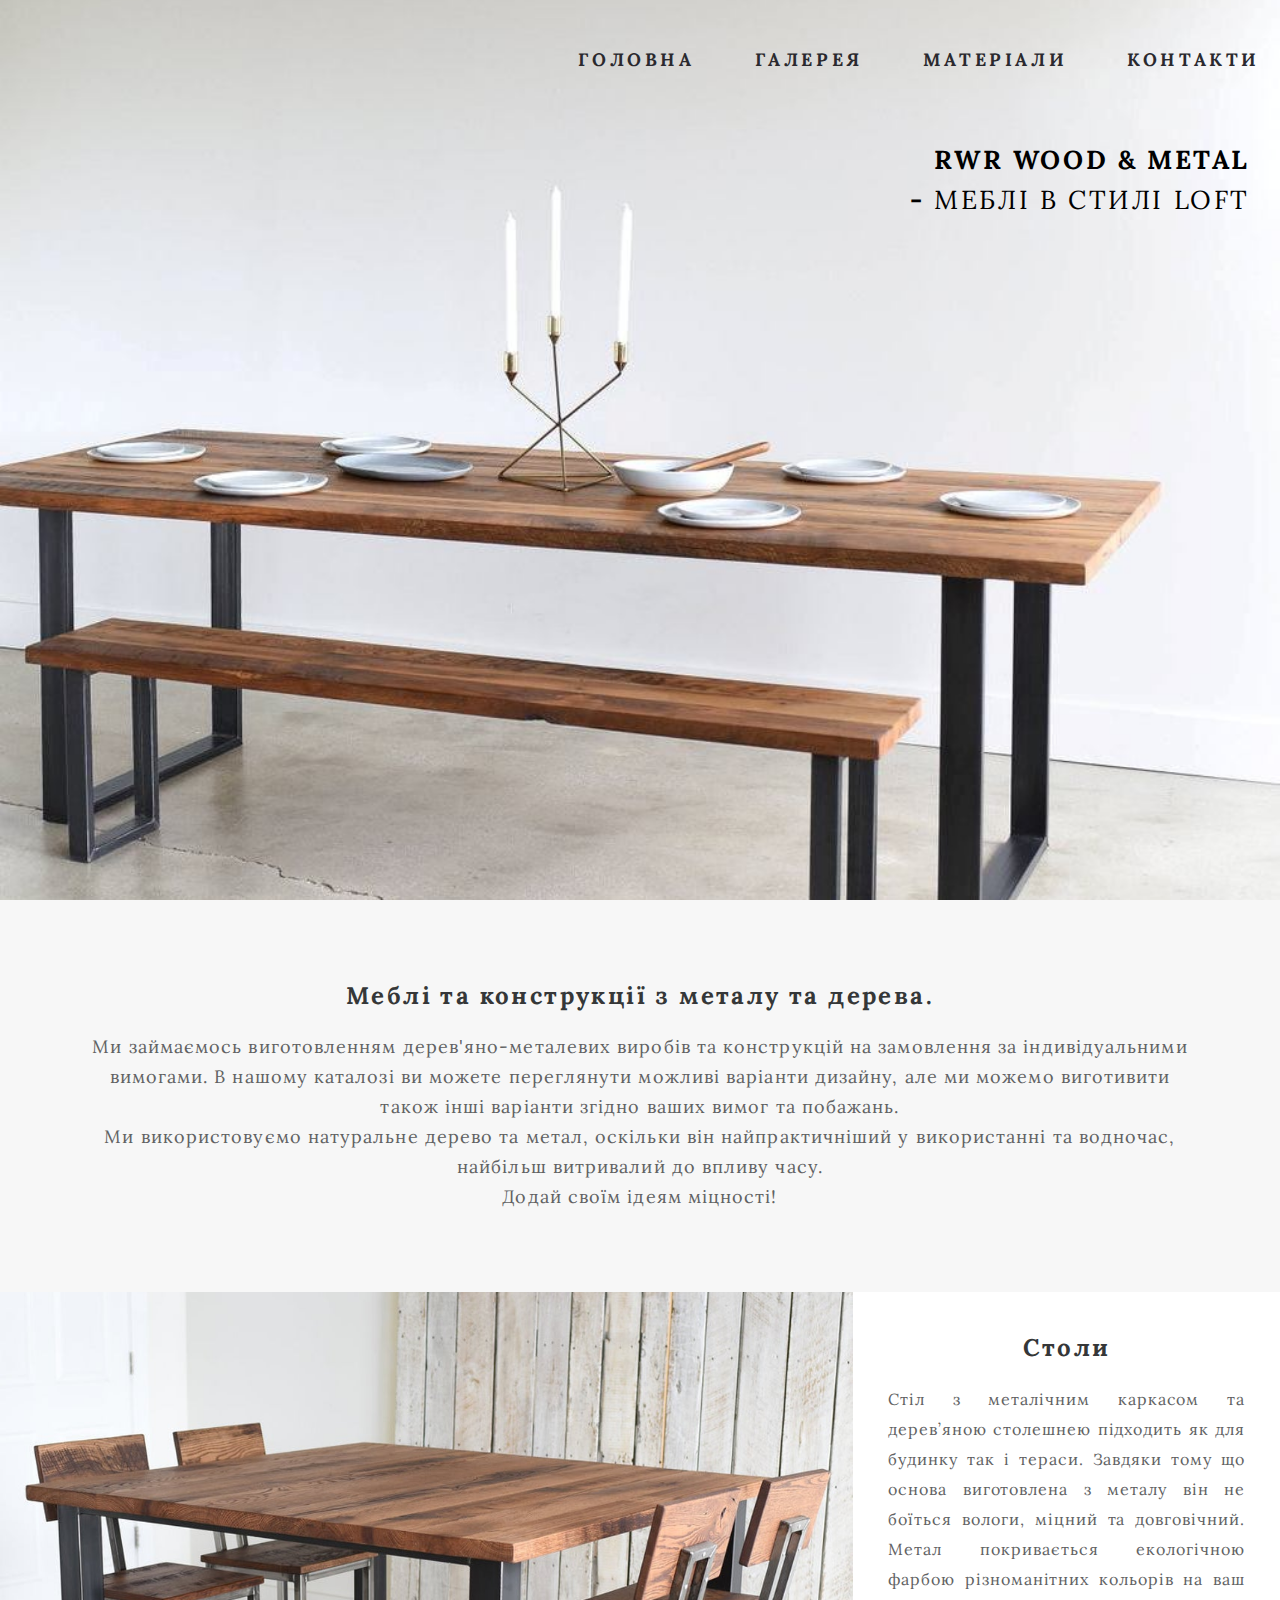
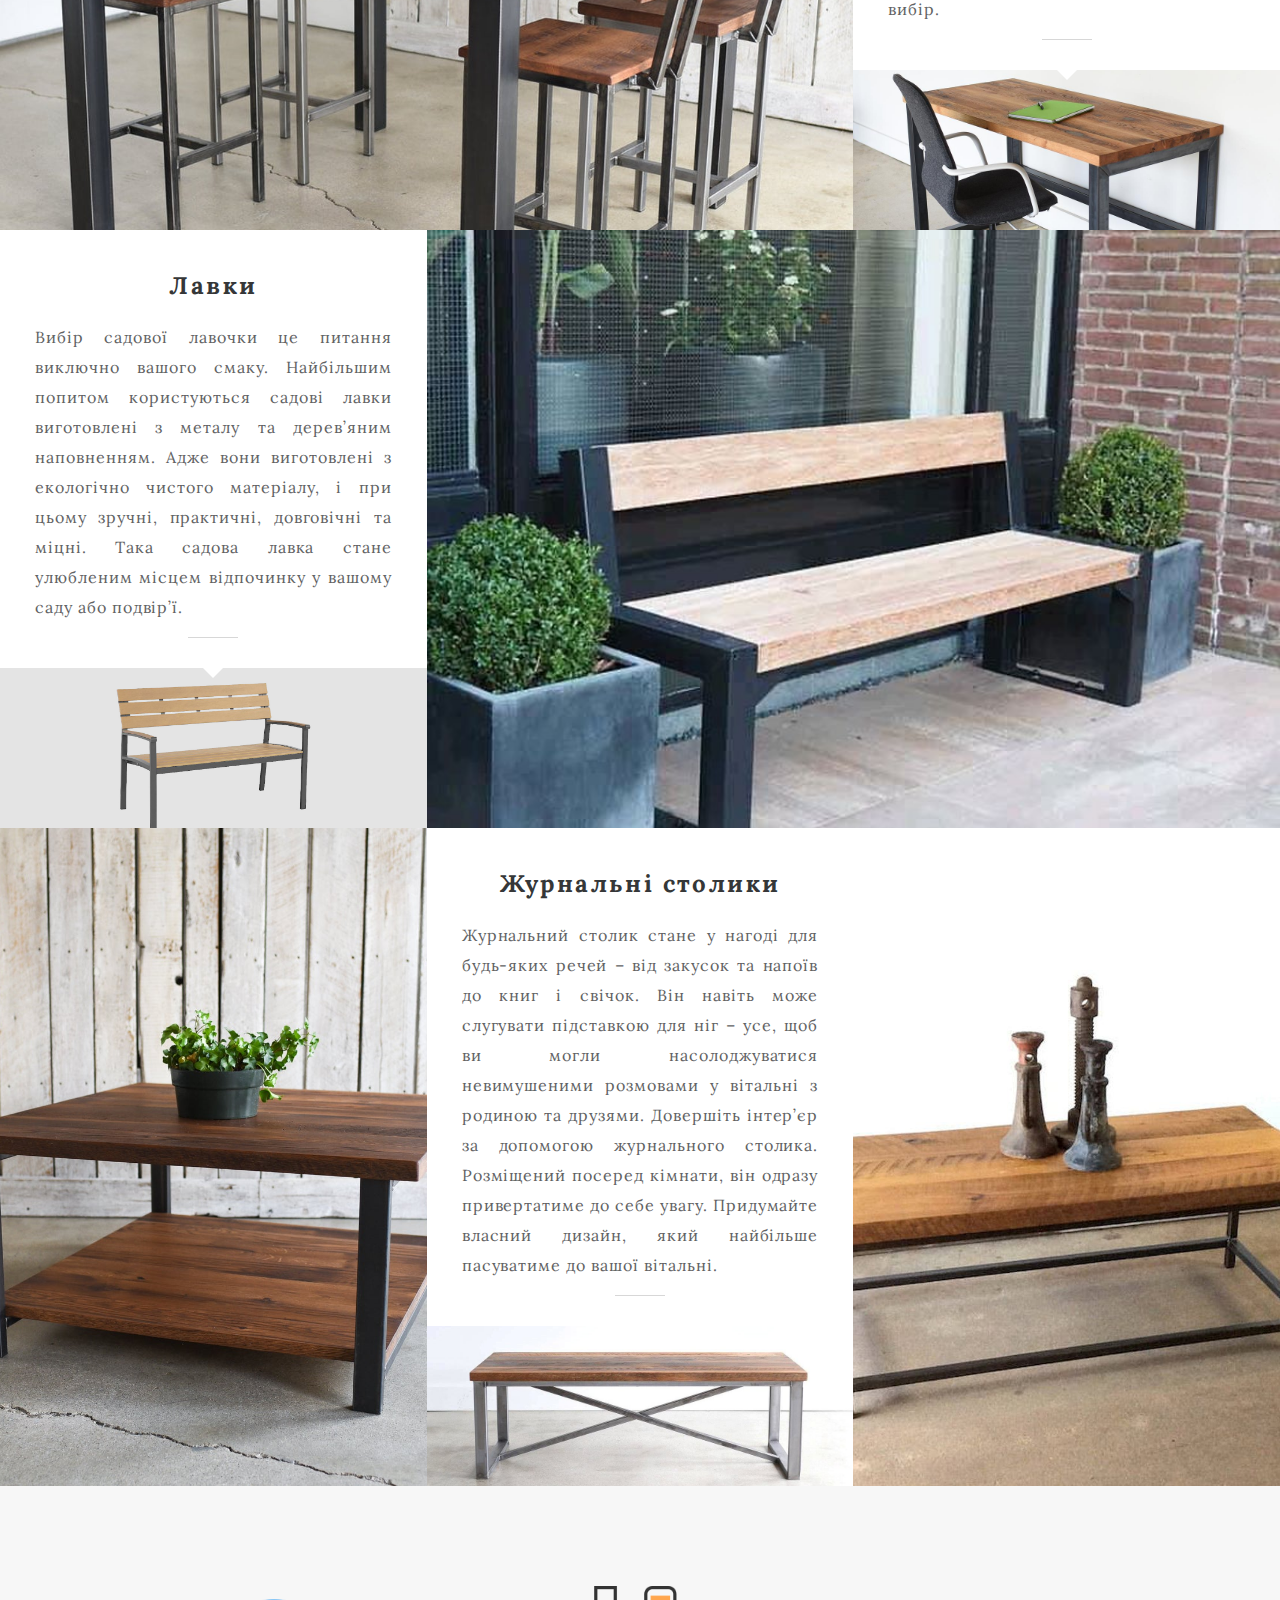
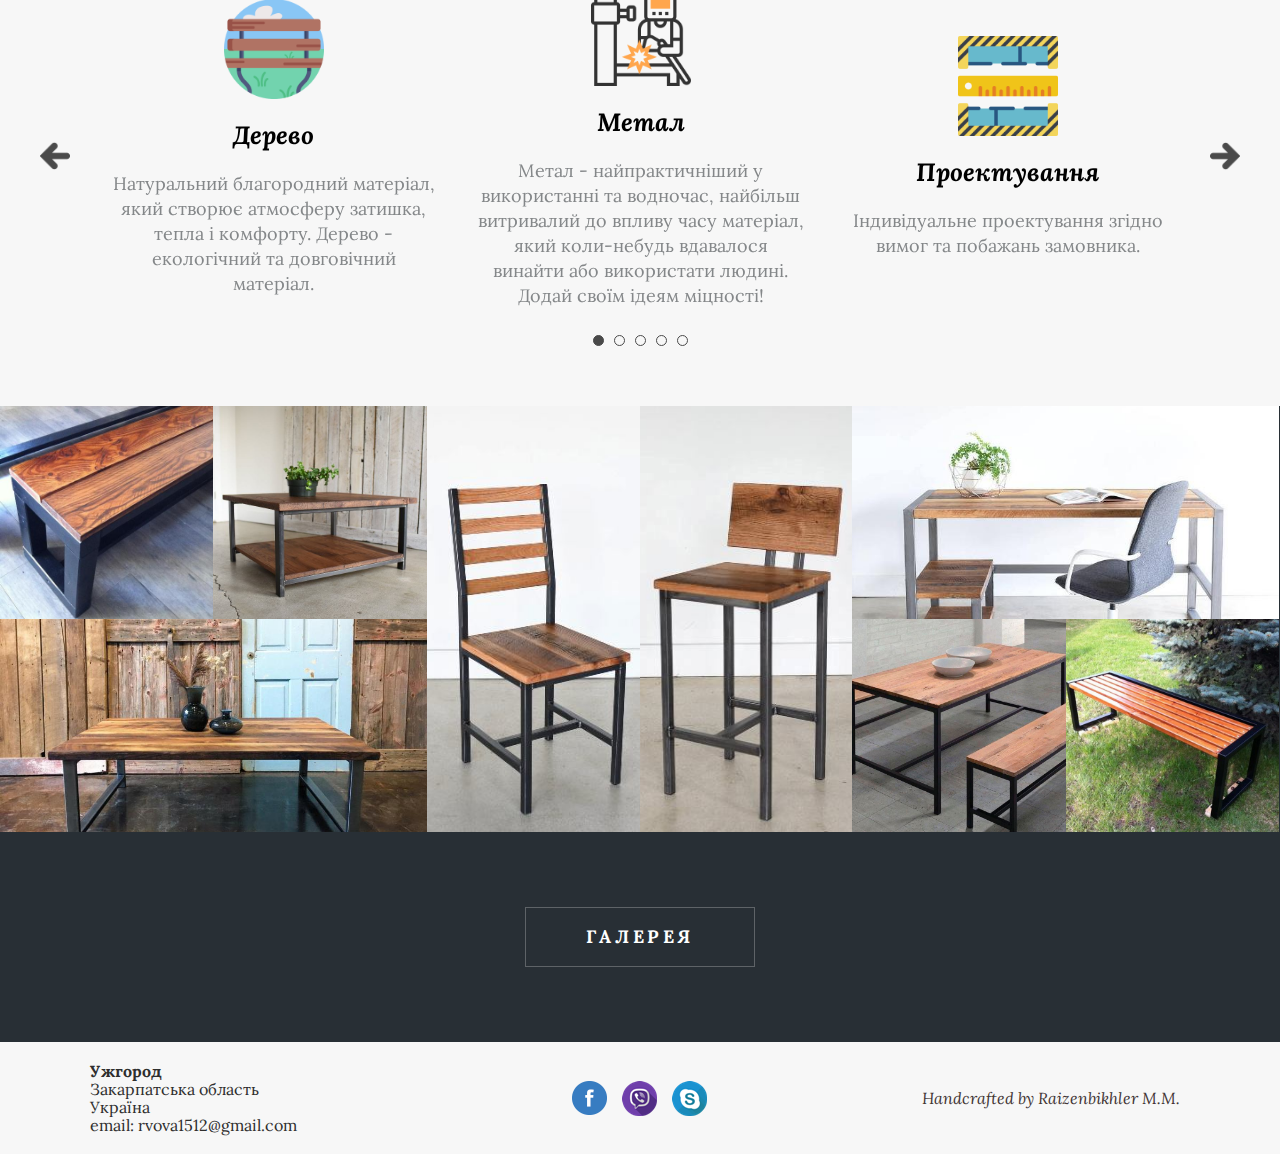
==== commit 996ea172: "1611" ====
--- a/index.html
+++ b/index.html
@@ -1,9 +1,8 @@
 <!DOCTYPE html>
-<html lang="ua">
+<html lang="uk">
 	<head>
 		<title>RVR Wood & Metal</title>
 		<link rel="stylesheet" href="css/style.css" />
-		<link rel="icon" href="">
 		<meta charset="UTF-8" >
 		<meta name="viewport" content="width=device-width, initial-scale=1.0, maximum-scale=1.0">
 		<!-- favicon -->
@@ -30,7 +29,7 @@
 		<div class="wrapper">
 			<div class="page">
 			<!-- ============================ header =================================== -->
-			<header class="header">
+			<header class="header" id='header'>
 				<div class="header__row">
 					<nav class="header__menu menu">
 						<div class="menu__icon icon-menu">
@@ -77,7 +76,8 @@
 								
 							</div>
 						</div>
-						<div class="arrow-up"><a href="./index.html"><img src="./img/icons/up-arrow-angle.png" alt=""></a></div>
+						<!-- <div class="arrow-up"><a href="#header"><img src="./img/icons/up-arrow-angle.png" alt=""></a></div> -->
+						<div class="arrow-up"><img src="./img/icons/up-arrow-angle.png" alt=""></div>
 					</div>
 				</section>
 				<!-- ========================= 3 section ================ -->
@@ -326,7 +326,7 @@
 					</div>
 					<div class="shop__footer">
 						<div class="container">
-							<a href="./galery.html" class="shop__button"> галерея </a>
+							<h3><a href="./galery.html" class="shop__button"> галерея </a></h3>
 						</div>
 
 					</div>
@@ -395,7 +395,7 @@
 								</li>
 							</ul>
 						</div>
-						<a href="##" class="popup__close close-popup"><img src="./img/icons/remove-button.png" alt=""></a>
+						<a href="#" class="popup__close close-popup"><img src="./img/icons/remove-button.png" alt=""></a>
 					</div>
 				</div>
 			</div>
@@ -407,5 +407,6 @@
 		<script src="./js/slider.js"></script>
 		<script src="./js/script.js"></script>	
 		<script src="./js/popup.js"></script>
+		<script src="./js/scrool.js"></script>
 	</body>
 </html>--- a/css/style.css
+++ b/css/style.css
@@ -89,8 +89,8 @@
     position: absolute;
     top: 18px;
     right: 20px;
-    width: 30px;
-    height: 18px;
+    width: 40px;
+    height: 28px;
     cursor: pointer;
     z-index: 5;
   }
@@ -99,7 +99,7 @@
     -o-transition: all 0.5s ease;
     transition: all 0.5s ease;
     position: absolute;
-    top: 8px;
+    top: 13px;
     left: 0;
     width: 100%;
     height: 2px;
@@ -122,13 +122,13 @@
     -webkit-transform: rotate(-45deg);
         -ms-transform: rotate(-45deg);
             transform: rotate(-45deg);
-    top: 8px;
+    top: 13px;
   }
   .header .icon-menu.active span:last-child {
     -webkit-transform: rotate(45deg);
         -ms-transform: rotate(45deg);
             transform: rotate(45deg);
-    bottom: 8px;
+    bottom: 13px;
   }
 }
 
@@ -153,6 +153,12 @@
   width: 100%;
   height: 85px;
   background-color: #DFDFDF;
+}
+
+@media (max-width: 800px) {
+  .header-fixed {
+    height: 65px;
+  }
 }
 
 .header-fixed__row {
@@ -394,6 +400,12 @@
   padding: 100px 0px 60px 0px;
 }
 
+@media (max-width: 1000px) {
+  .slider {
+    padding-top: 60px;
+  }
+}
+
 .slider__body {
   position: relative;
 }
@@ -440,6 +452,12 @@
 
 .slider__icon img {
   width: 100px;
+}
+
+@media (max-width: 600px) {
+  .slider__icon img {
+    width: 70px;
+  }
 }
 
 .slider__title {
@@ -738,7 +756,7 @@
   font-style: italic;
   font-weight: bold;
   font-size: 26px;
-  line-height: 50px;
+  line-height: 35px;
   border-radius: 20px;
   color: #4b4b4b;
 }
@@ -911,19 +929,57 @@
   bottom: 30px;
   right: 30px;
   z-index: 3;
+  opacity: 0.4;
 }
 
 .arrow-up a {
   display: block;
   padding: 15px 20px 20px;
   background-color: #ffffff;
-  opacity: 0.4;
   border-radius: 50%;
+  -webkit-transition: all 0.8s ease;
+  -o-transition: all 0.8s ease;
+  transition: all 0.8s ease;
 }
 
 .arrow-up img {
-  width: 70px;
-  height: 70px;
+  width: 30px;
+  height: 30px;
+}
+
+.arrow-up:hover {
+  opacity: 0.8;
+}
+
+@media (max-width: 900px) {
+  .arrow-up {
+    bottom: 20px;
+    right: 20px;
+  }
+  .arrow-up img {
+    width: 30px;
+    height: 30px;
+  }
+}
+
+@media (max-width: 700px) {
+  .arrow-up a {
+    padding: 10px;
+  }
+}
+
+@media (max-width: 500px) {
+  .arrow-up {
+    bottom: 10px;
+    right: 10px;
+  }
+  .arrow-up a {
+    padding: 10px;
+  }
+  .arrow-up img {
+    width: 20px;
+    height: 20px;
+  }
 }
 
 .page {
@@ -1010,7 +1066,7 @@
   font-weight: 700;
   color: #353738;
   padding-bottom: 20px;
-  line-height: 24px;
+  line-height: 32px;
 }
 
 .block__text {
@@ -1038,6 +1094,20 @@
 @media (max-width: 1500px) {
   .block__text_j::after {
     margin: 15px auto 0;
+  }
+}
+
+@media (max-width: 800px) {
+  .block__text {
+    font-size: 16px;
+    line-height: 26px;
+  }
+}
+
+@media (max-width: 400px) {
+  .block__text {
+    font-size: 14px;
+    line-height: 20px;
   }
 }
 
